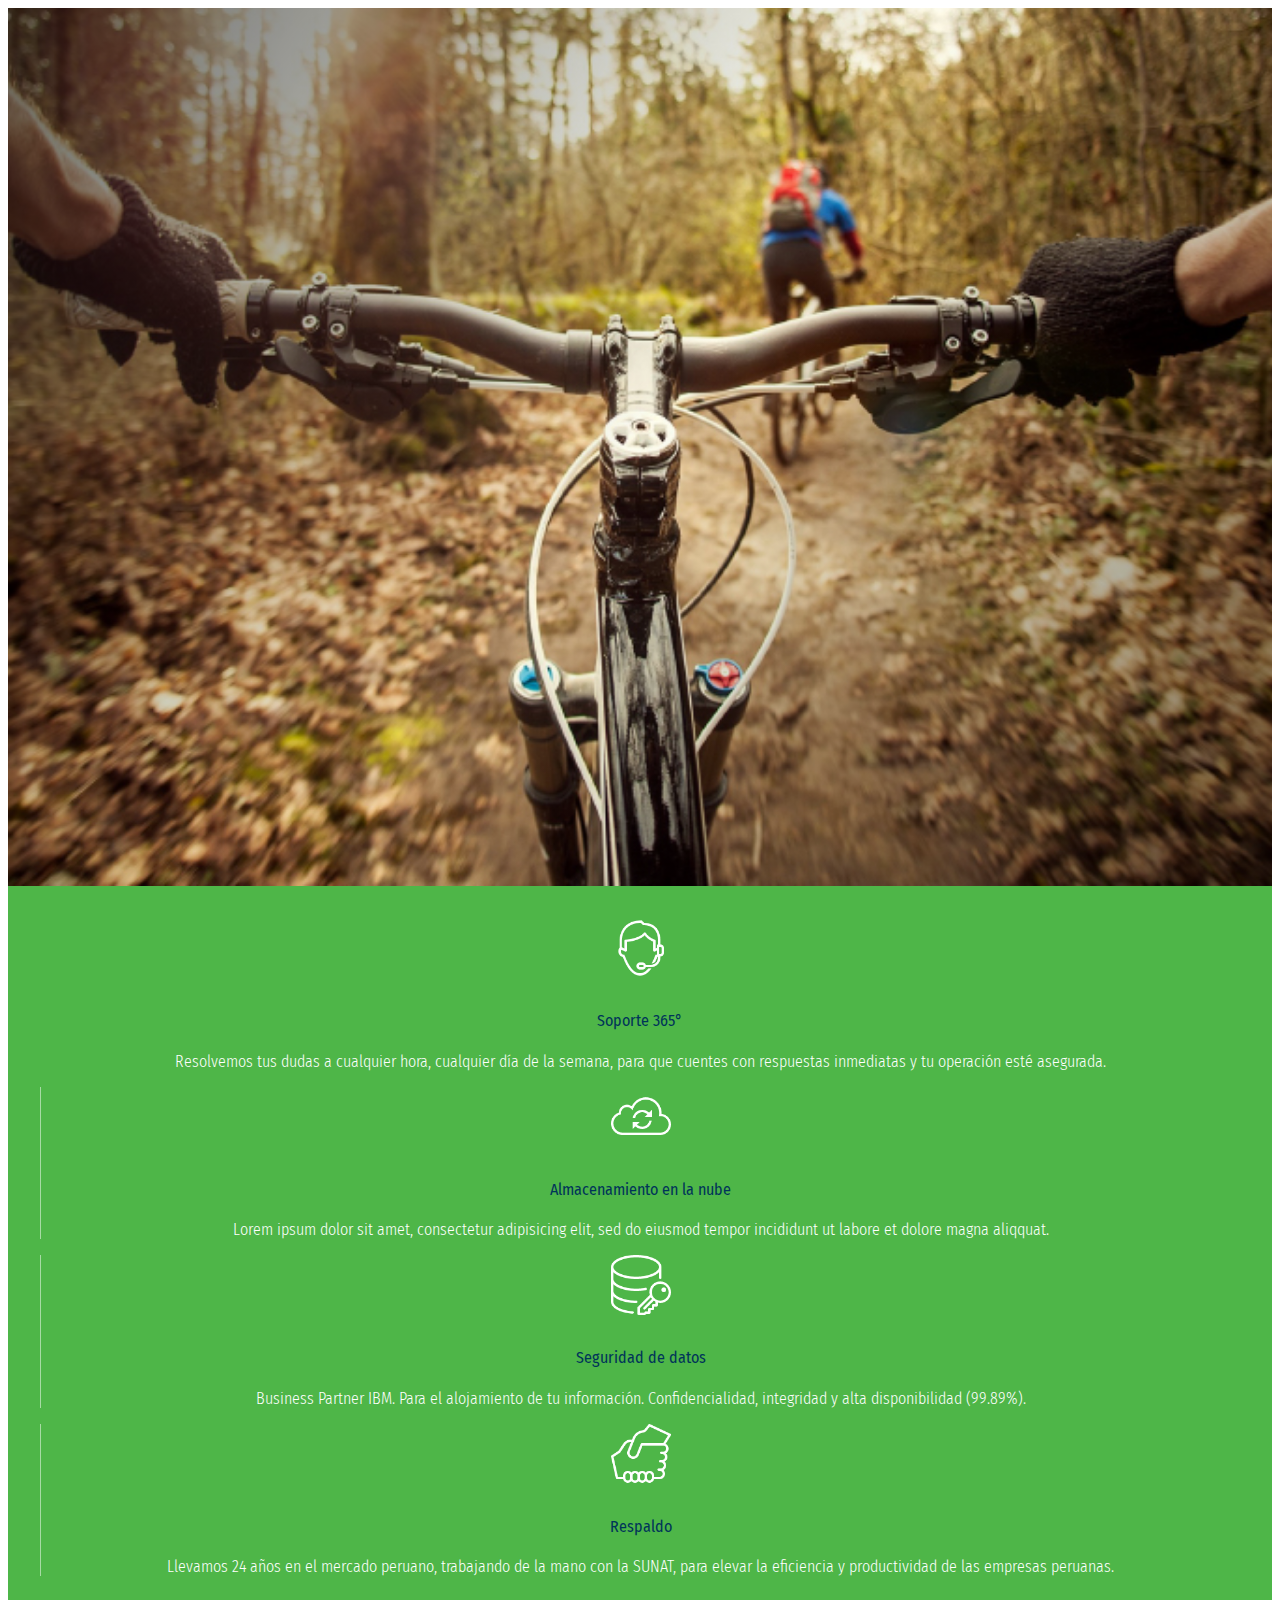
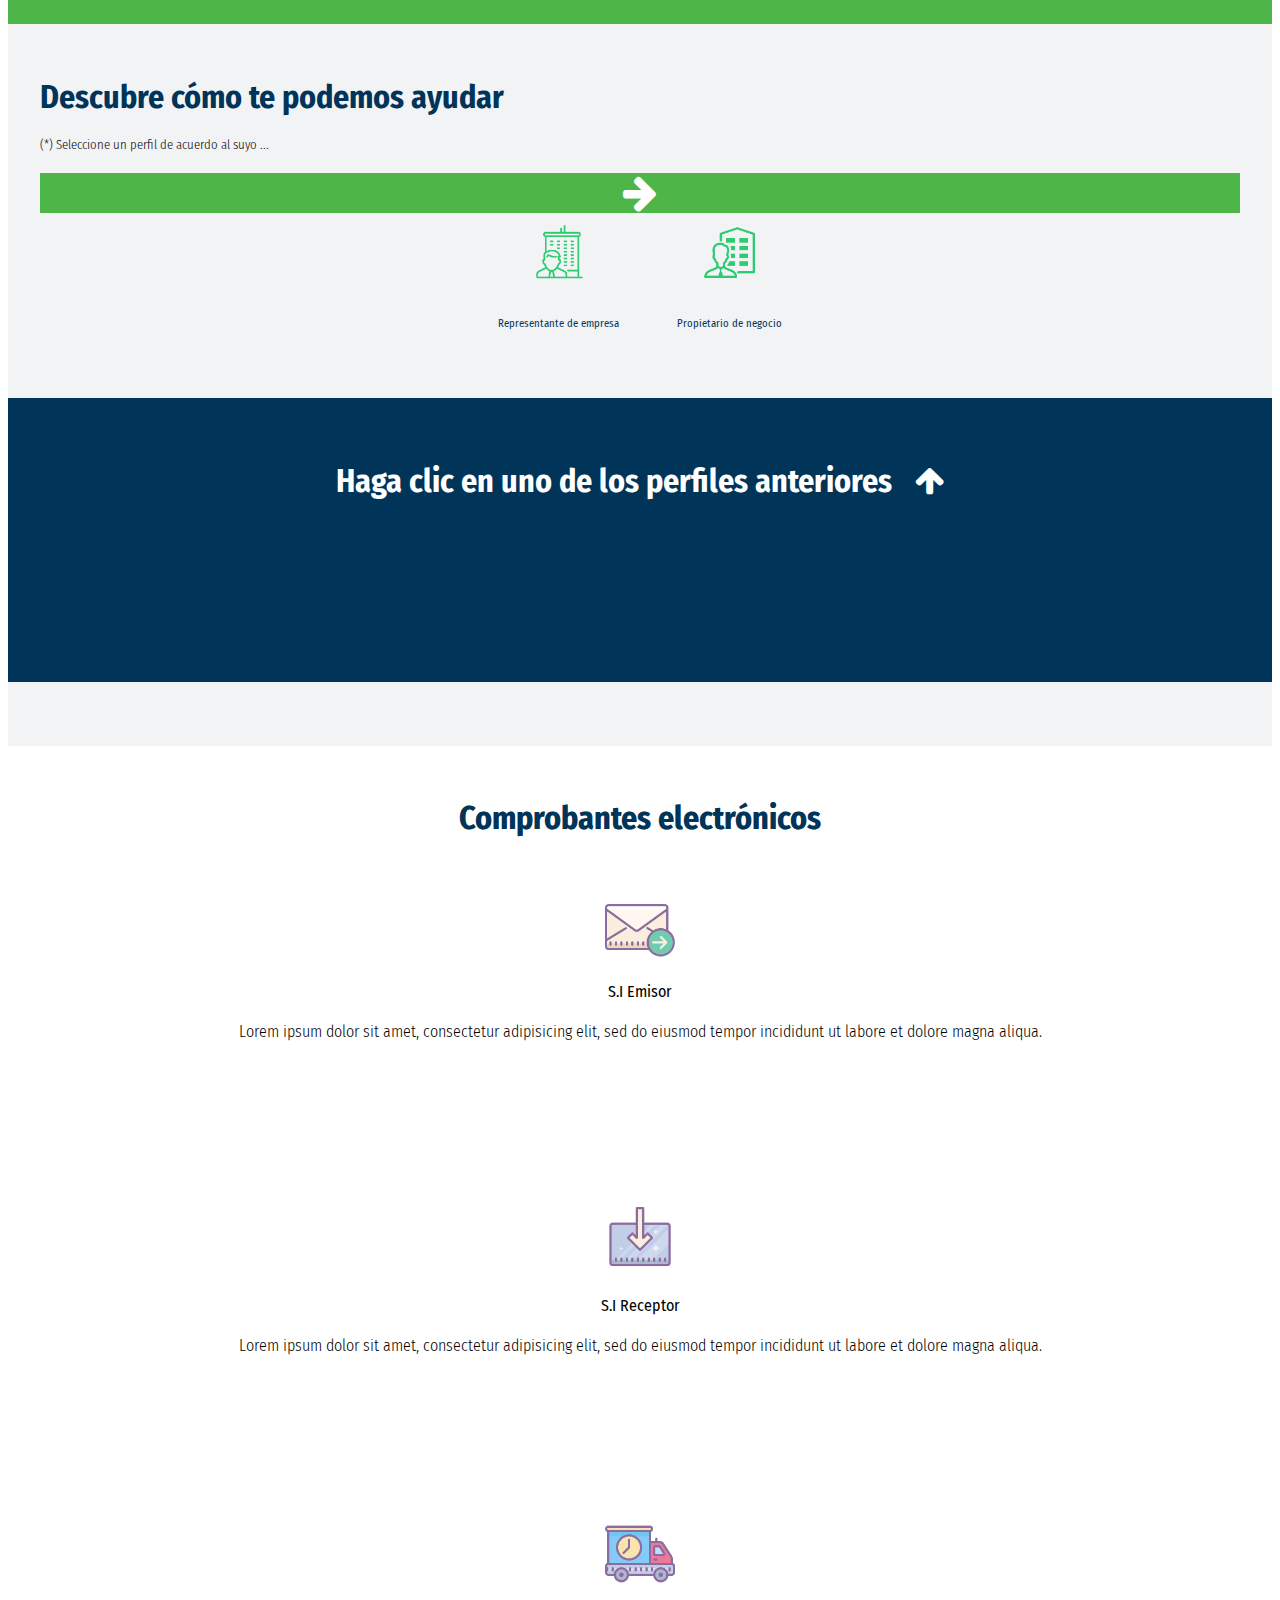
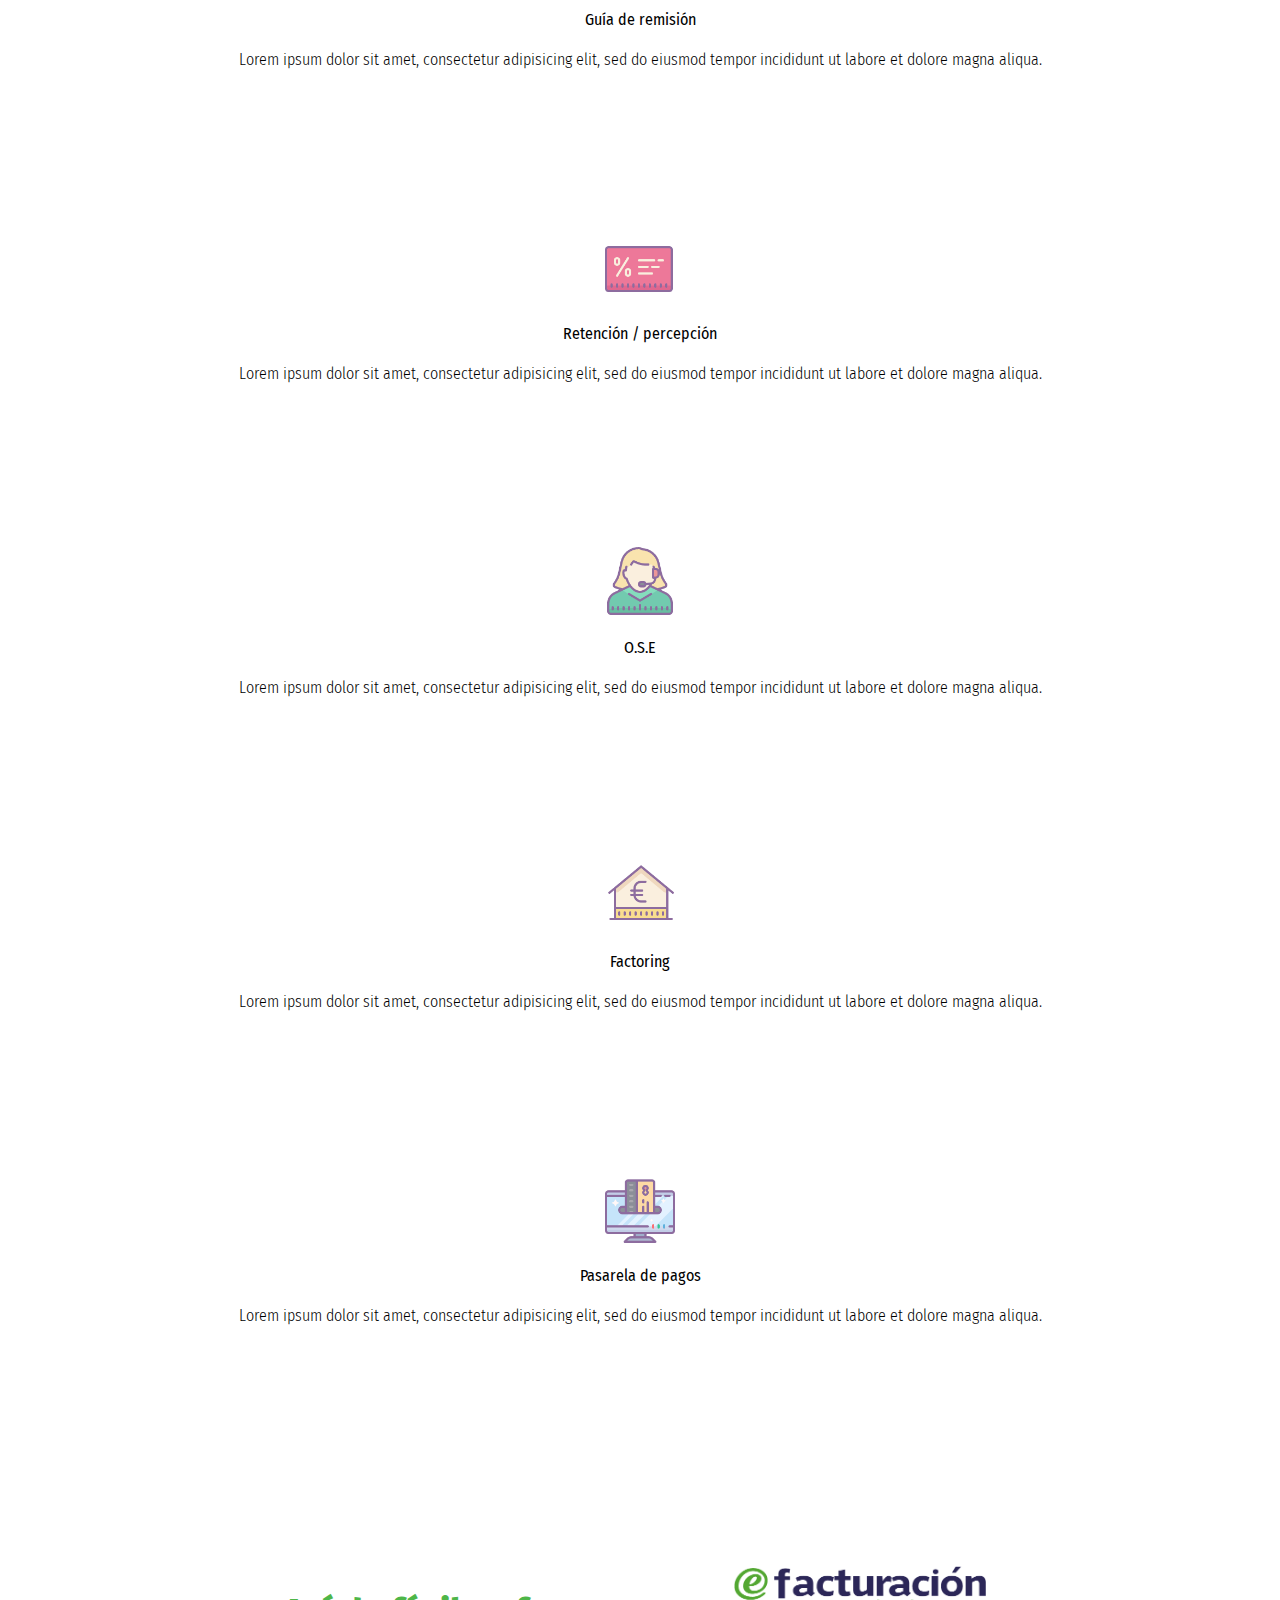
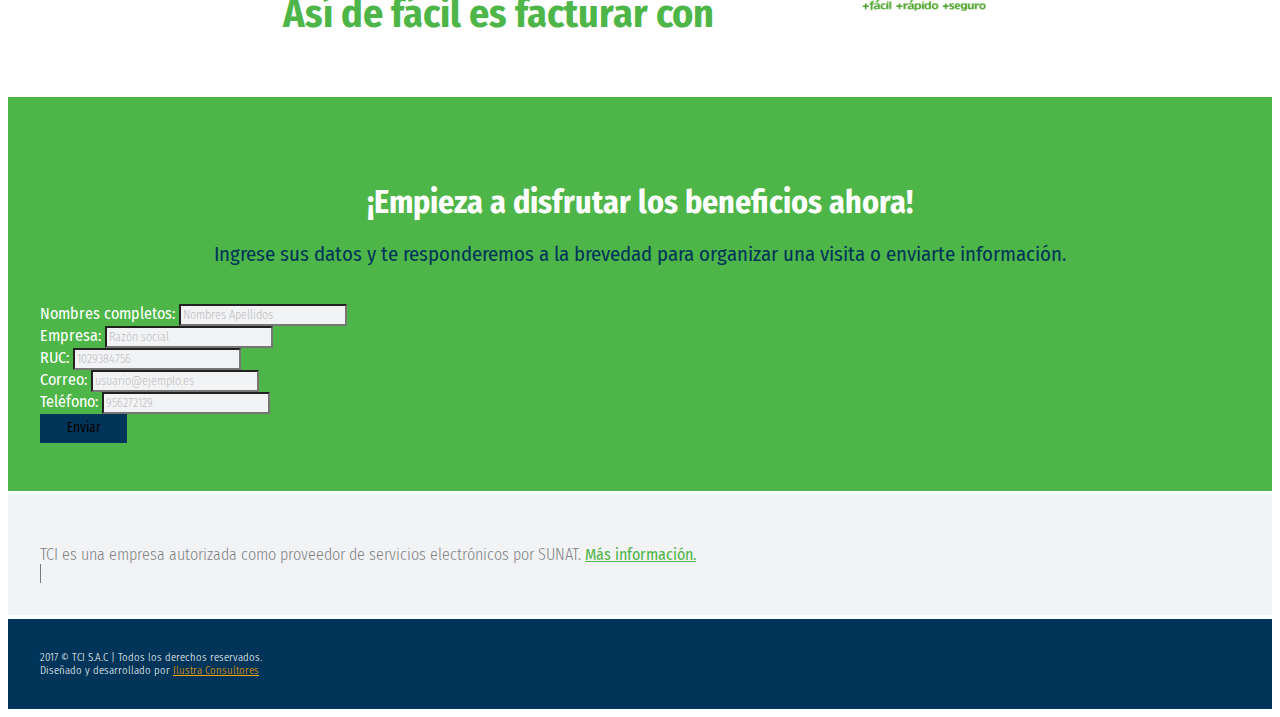
==== index.html @ 71469e30 "landing 85%, prueba de interaccion" ====
<!DOCTYPE html>
<html lang="es">
<head>
  <meta charset="UTF-8">
  <meta name="viewport" content="width=device-width, initial-scale=1.0">
  <meta http-equiv="X-UA-Compatible" content="ie=edge">
  <title>efacturación | Lo que más disfruto</title>
  <link rel="stylesheet" href="https://maxcdn.bootstrapcdn.com/bootstrap/4.0.0-alpha.6/css/bootstrap.min.css" integrity="sha384-rwoIResjU2yc3z8GV/NPeZWAv56rSmLldC3R/AZzGRnGxQQKnKkoFVhFQhNUwEyJ" crossorigin="anonymous">
  <link href="https://maxcdn.bootstrapcdn.com/font-awesome/4.7.0/css/font-awesome.min.css" rel="stylesheet" integrity="sha384-wvfXpqpZZVQGK6TAh5PVlGOfQNHSoD2xbE+QkPxCAFlNEevoEH3Sl0sibVcOQVnN" crossorigin="anonymous">
  <link rel="stylesheet" href="assets/css/master.css">
</head>
<body>

  <section id="portrait">
    <div class="bg-main"></div>
    <div class="bg-main"></div>
    <div class="bg-main"></div>
    <div class="container-fluid h-100">
      <div class="row h-100">
        <div class="col-12 col-md-6 align-self-top">
          <div class="advice">
            <h1 class="display-3">¿Qué es lo que más disfrutas?</h1>
            <p class="lead">
              Ahora tendrás más tiempo para hacer aquello que más disfrutas.<br>Gracias a la facturación electrónica.
            </p>
          </div>
        </div>
        <div class="col-12 col-md-6 align-self-end">
        </div>
      </div>
    </div>
  </section>

  <section id="featuring">
    <div class="container-fluid">
      <div class="row">
        <div class="feat col-12 col-md-6 col-lg-3">
          <img src="assets/media/support.png" class="img-fluid" alt="">
          <h4>Soporte 365&deg;</h4>
          <p class="text">
            Resolvemos tus dudas a cualquier hora, cualquier día de la semana, para que cuentes con respuestas inmediatas y tu operación esté asegurada.
          </p>
        </div>
        <div class="feat col-12 col-md-6 col-lg-3">
          <img src="assets/media/cloud.png" class="img-fluid" alt="">
          <h4>Almacenamiento en la nube</h4>
          <p class="text">
            Lorem ipsum dolor sit amet, consectetur adipisicing elit, sed do eiusmod tempor incididunt ut labore et dolore magna aliqquat.
          </p>
        </div>
        <div class="feat col-12 col-md-6 col-lg-3">
          <img src="assets/media/security.png" class="img-fluid" alt="">
          <h4>Seguridad de datos</h4>
          <p class="text">
            Business Partner IBM. Para el alojamiento de tu información. Confidencialidad, integridad y alta disponibilidad (99.89%).
          </p>
        </div>
        <div class="feat col-12 col-md-6 col-lg-3">
          <img src="assets/media/respaldo.png" class="img-fluid" alt="">
          <h4>Respaldo</h4>
          <p class="text">
            Llevamos 24 años en el mercado peruano, trabajando de la mano con la SUNAT, para elevar la eficiencia y productividad de las empresas peruanas.
          </p>
        </div>
      </div>
    </div>
  </section>

  <section id="helping">
    <div class="container-fluid">
      <div class="row align-items-center">
        <div class="col-12 col-md-6 desc">
          <div class="row">
            <div class="col-12 col-md-10">
              <h1>Descubre cómo te podemos ayudar</h1>
              <h5 class="text-muted">(*) Seleccione un perfil de acuerdo al suyo ...</h5>
            </div>
            <div class="col-12 col-md-2 arrow">
              <i class="fa fa-arrow-right"></i>
            </div>
          </div>
        </div>
        <div class="col-12 col-md-6 opts">
          <ul class="profiles">
            <li class="profile-item" data-profile="Representante de empresa">
              <img src="assets/media/representante.png" class="img-fluid" alt="">
              <h6>Representante de empresa</h6>
            </li>
            <li class="profile-item" data-profile="Propietario de negocio">
              <img src="assets/media/negocio.png" class="img-fluid" alt="">
              <h6>Propietario de negocio</h6>
            </li>
            <!--<li class="profile-item">
              <img src="assets/media/emprendedor.png" class="img-fluid" alt="">
              <h6>Emprendedor</h6>
            </li>-->
          </ul>
        </div>
      </div>
    </div>
  </section>

  <section id="dinamic-form">
    <div class="container h-100">
      <div class="row h-100 align-items-center justify-content-center">
        <div id="text-quiz" class="col-12 col-md-10 col-lg-8">
          <h3 class="text">Haga clic en uno de los perfiles anteriores <i class="fa fa-arrow-up"></i></h3>
        </div>
        <div id="input-dinamic" class="col-12 col-md-10 col-lg-8 content-dinamic-form">
          <div class="row justify-content-end">
            <div id="input-1" class="col-10 form-dinamic">
              <label for=""class="lead">¿En qué área laboras?</label>
              <select class="form-control" name="area">
                <option value="contabilidad">Contabilidad</option>
                <option value="sistemas">Sistemas / TI</option>
                <option value="facturacion">Facturación</option>
                <option value="tesoreria">Tesorería</option>
                <option value="gerencia">Gerencia General</option>
              </select>
            </div>
            <div id="input-2" class="col-10 form-dinamic">
              <label for=""class="lead">¿Cuál es tu cargo?</label>
              <select class="form-control" name="cargo">
                <option value="gerente">Gerente</option>
                <option value="jefe">Jefe</option>
                <option value="analista">Analista</option>
                <option value="coordinador">Coordinador</option>
                <option value="asistente">Asistente</option>
                <option value="auxiliar">Auxiliar</option>
              </select>
            </div>
            <div id="input-3" class="col-10 form-dinamic">
              <label for=""class="lead">¿Tu empresa cuenta con sistema de facturación?</label>
              <select class="form-control" name="sistema">
                <option value="si">SI</option>
                <option value="no">NO</option>
              </select>
            </div>
            <div id="next" class="col-2 arrow">
              siguiente
              <i class="fa fa-arrow-right"></i>
            </div>
          </div>
        </div>
      </div>
    </div>
  </section>

  <section id="solutions">
    <div class="container-fluid">
      <div id="online" class="row">
        <div class="col-12 text-center title-content">
          <h1 class="title">Te presentamos soluciones acorde a tu perfil</h1>
        </div>
        <div class="col-12 col-md-6">
          <h1 class="title2">Suite Online</h1>
          <p class="text">
            TCI presenta Suite Online una aplicación* con la que podrás administrar tu negocio de una forma más fácil y segura.
            Si no dispones de un sistema de facturación, <b>Efacturacion Suite Online</b> es la solución. Olvídate de la inversión en licencias y mantenimiento de servidores; todo está en la nube.
            <br>
            También podrás revisar tus ingresos, cobranzas e inventarios a cualquier hora y sin demora.
          </p>
          <p class="text-muted">
            (*) Disponible para tablets de 7” y 10”, o para todos los navegadores web.
          </p>
        </div>
        <div class="col-12 col-md-6">
          <h3 class="subtitle">&iquest; Cómo funciona ?</h3>
          <ul class="steps row">
            <li class="step col-3">
              <img src="assets/media/online1.png" class="img-fluid"alt="">
              <h5>Elige</h5>
              <p>El producto o servicio</p>
            </li>
            <li class="step col-3">
              <img src="assets/media/online2.png" class="img-fluid"alt="">
              <h5>Ingresa</h5>
              <p>El monto y elige si es venta al contado o crédito</p>
            </li>
            <li class="step col-3">
              <img src="assets/media/online3.png" class="img-fluid"alt="">
              <h5>Emite</h5>
              <p>Tu comprobante</p>
            </li>
            <li class="step col-3">
              <img src="assets/media/online4.png" class="img-fluid"alt="">
              <h5>Controla</h5>
              <p>Tus ventas desde tu tablet o computadora</p>
            </li>
          </ul>
        </div>
        <div class="col-12 col-md-6 push-md-6 mt-3">
          <div class="embed-responsive embed-responsive-16by9" style="max-width: 750px; margin: auto;">
            <iframe width="560" height="315" src="https://www.youtube.com/embed/8QNi23EjcXY?ecver=2&rel=0&showinfo=0&autoplay=0&controls=0" frameborder="0" allowfullscreen></iframe>
          </div>
        </div>
        <div class="col-12 col-md-6 pull-md-6 mt-3">
          <h3 class="subtitle">Beneficios y garantías</h3>
          <ul class="benefits">
            <li>Sólido soporte desde nuestras oficinas 24x7x365.</li>
            <li>Respaldo electrónico de tus documentos hasta por 5 años en los servidores de IBM.</li>
            <li>Nuevas versiones del sistema de acuerdo a las normativas de SUNAT.</li>
            <li>Capacidad de integración con diferentes software de gestión.</li>
          </ul>
        </div>
        <div class="col-12" id="alternative">
          <div class="row">
            <div class="col-12 col-md-4 calldown">
              <h4>Tenemos otra alternativa para tu negocio: </h4>
            </div>
            <div class="col-12 col-md-8">
              <div class="row">
                <div class="col-12 col-md-6 col-lg-2 img">
                  <img src="https://efacturacion.pe/wp-content/uploads/2017/03/bg_suiteintegracion.jpg" class="img-fluid" alt="">
                </div>
                <div class="col-12 col-md-6 col-lg-10 desc">
                  <h2>Suite Integración</h2>
                  <p>
                    Lorem ipsum dolor sit amet, consectetur adipisicing elit, sed do eiusmod tempor incididunt ut labore et dolore magna aliqua.
                  </p>
                  <a id="si">ver información</a>
                </div>
              </div>
            </div>
          </div>
        </div>
      </div>
      <!-- SUITE INTEGRACION -->
      <div id="integracion" class="row">
        <div class="col-12 text-center title-content">
          <h1 class="title">Te presentamos soluciones acorde a tu perfil</h1>
        </div>
        <div class="col-12 col-md-6">
          <h1 class="title2 integracion">Suite Integración</h1>
          <p class="text">
            Desarrollamos una solución integral de facturación electrónica pensada exclusivamente en las necesidades del empresario peruano.
            <br>
            No te preocupes por tu información, la digitalización del proceso de facturación nos permite garantizar su seguridad porque tenemos el respaldo de:
          </p>
          <ul class="list-unstyled list-inline mt-4 mb-4 text-center">
            <li class="list-inline-item mr-4"><img src="https://efacturacion.pe/wp-content/uploads/2016/11/logo_tci_color.png" class="img-fluid" alt=""></li>
            <li class="list-inline-item ml-4"><img src="https://efacturacion.pe/wp-content/uploads/2016/11/logo_ibm.png" class="img-fluid" alt=""></li>
          </ul>
        </div>
        <div class="col-12 col-md-6 text-center">
          <h3 class="subtitle">Modalidades de integracion</h3>
          <ul class="list-unstyled list-inline">
            <li class="list-inline-item">Mixta</li>
            <li class="list-inline-item">Nube</li>
            <li class="list-inline-item">InHouse</li>
          </ul>
          <h3 class="subtitle">Comprobantes que implementamos</h3>
          <ul class="list-unstyled list-inline">
            <li class="list-inline-item">Factura</li>
            <li class="list-inline-item">Factura guía</li>
            <li class="list-inline-item">Boleta</li>
            <li class="list-inline-item">Nota de Débito</li>
            <li class="list-inline-item">Nota de Crédito</li>
            <li class="list-inline-item">Comunicado de Bajas</li>
            <li class="list-inline-item">Resumen diario de Boletas</li>
            <li class="list-inline-item">Comprobantes de Retención</li>
          </ul>
          <h3 class="subtitle">Plantillas según rubro</h3>
          <ul class="list-unstyled list-inline">
            <li class="list-inline-item">Educación y editorial</li>
            <li class="list-inline-item">Automotriz</li>
            <li class="list-inline-item">Energía</li>
            <li class="list-inline-item">Construcción</li>
            <li class="list-inline-item">Transporte y Comercio exterior</li>
            <li class="list-inline-item">Industrial</li>
            <li class="list-inline-item">Abogados</li>
            <li class="list-inline-item">Agroindustrial</li>
            <li class="list-inline-item">Textil</li>
            <li class="list-inline-item">Comercializadora y Distribuidora</li>
            <li class="list-inline-item">Servicios</li>
            <li class="list-inline-item">Laboratorios y Salud</li>
            <li class="list-inline-item">Financieras</li>
            <li class="list-inline-item">Publicidad</li>
            <li class="list-inline-item">Entre otras.</li>
          </ul>
        </div>
        <div class="col-12 col-md-6">
          <h3 class="subtitle">&iquest; Cómo funciona ?</h3>
          <ul class="steps row justify-content-center">
            <li class="step col-4">
              <img src="assets/media/integracion1.png" class="img-fluid"alt="">
              <h5></h5>
              <p>Emite tu comprobante desde tu ERP o sistema de facturación.</p>
            </li>
            <li class="step col-4">
              <img src="assets/media/online3.png" class="img-fluid"alt="">
              <h5></h5>
              <p>Tras una previa integración, transmite la información de tus comprobantes a nuestra solución, la cual generará el archivo XML, la firma electrónica y se sincronizará con nuestro portal.</p>
            </li>
            <li class="step col-4">
              <img src="assets/media/efacturacion.png" class="img-fluid"alt="">
              <h5></h5>
              <p>Se publica la información en el portal para la declaración a Sunat y otorgamiento a los clientes.</p>
            </li>
            <li class="step col-4">
              <img src="assets/media/sunat.png" class="img-fluid"alt="">
              <h5></h5>
              <p>Le enviamos una copia a la SUNAT para la validación del comprobante.</p>
            </li>
            <li class="step col-4">
              <img src="assets/media/integracion5.png" class="img-fluid"alt="">
              <h5></h5>
              <p>Le enviamos otra copia al receptor.</p>
            </li>
          </ul>
        </div>
        <div class="col-12 col-md-6 text-center mt-3">
          <h3 class="subtitle">Con Efacturación Suite Integración, agiliza los procesos de tu empresa.</h3>
          <ul class="steps row justify-content-center">
            <li class="step col-3">
              <img src="assets/media/seguridad.png" class="img-fluid"alt="">
              <p>El producto o servicio</p>
            </li>
            <li class="step col-3">
              <img src="assets/media/setting.png" class="img-fluid"alt="">
              <p>El monto y elige si es venta al contado o crédito</p>
            </li>
            <li class="step col-3">
              <img src="assets/media/herramientas.png" class="img-fluid"alt="">
              <p>Tu comprobante</p>
            </li>
            <li class="step col-3">
              <img src="assets/media/sincronizacion.png" class="img-fluid"alt="">
              <p>Tus ventas desde tu tablet o computadora</p>
            </li>
          </ul>
        </div>
        <div class="col-12" id="alternative">
          <div class="row">
            <div class="col-12 col-md-4 calldown">
              <h4>Tenemos otra alternativa para tu negocio: </h4>
            </div>
            <div class="col-12 col-md-8">
              <div class="row">
                <div class="col-12 col-md-6 col-lg-2 img">
                  <img src="https://efacturacion.pe/wp-content/uploads/2017/03/bg_suiteonline.jpg" class="img-fluid" alt="">
                </div>
                <div class="col-12 col-md-6 col-lg-10 desc">
                  <h2>Suite Online</h2>
                  <p>
                    Lorem ipsum dolor sit amet, consectetur adipisicing elit, sed do eiusmod tempor incididunt ut labore et dolore magna aliqua.
                  </p>
                  <a id="so" >ver información</a>
                </div>
              </div>
            </div>
          </div>
        </div>
      </div>
    </div>
  </section>

  <section id="products">
    <div class="container-fluid">
      <div class="row justify-content-center">
        <div class="col-12 mb-4">
          <h1 class="title">Comprobantes electrónicos</h1>
        </div>
        <div class="product-item col-12 col-md-4 col-lg-3">
          <img src="assets/media/emisor.png" class="img-fluid" alt="">
          <h4>S.I Emisor</h4>
          <p>Lorem ipsum dolor sit amet, consectetur adipisicing elit, sed do eiusmod tempor incididunt ut labore et dolore magna aliqua.</p>
        </div>
        <div class="product-item col-12 col-md-4 col-lg-3">
          <img src="assets/media/receptor.png" class="img-fluid" alt="">
          <h4>S.I Receptor</h4>
          <p>Lorem ipsum dolor sit amet, consectetur adipisicing elit, sed do eiusmod tempor incididunt ut labore et dolore magna aliqua.</p>
        </div>
        <div class="product-item col-12 col-md-4 col-lg-3">
          <img src="assets/media/remision.png" class="img-fluid" alt="">
          <h4>Guía de remisión</h4>
          <p>Lorem ipsum dolor sit amet, consectetur adipisicing elit, sed do eiusmod tempor incididunt ut labore et dolore magna aliqua.</p>
        </div>
        <div class="product-item col-12 col-md-4 col-lg-3">
          <img src="assets/media/retencion.png" class="img-fluid" alt="">
          <h4>Retención / percepción</h4>
          <p>Lorem ipsum dolor sit amet, consectetur adipisicing elit, sed do eiusmod tempor incididunt ut labore et dolore magna aliqua.</p>
        </div>
        <div class="product-item col-12 col-md-4 col-lg-3">
          <img src="assets/media/ose.png" class="img-fluid" alt="">
          <h4>O.S.E</h4>
          <p>Lorem ipsum dolor sit amet, consectetur adipisicing elit, sed do eiusmod tempor incididunt ut labore et dolore magna aliqua.</p>
        </div>
        <div class="product-item col-12 col-md-4 col-lg-3">
          <img src="assets/media/factoring.png" class="img-fluid" alt="">
          <h4>Factoring</h4>
          <p>Lorem ipsum dolor sit amet, consectetur adipisicing elit, sed do eiusmod tempor incididunt ut labore et dolore magna aliqua.</p>
        </div>
        <div class="product-item col-12 col-md-4 col-lg-3">
          <img src="assets/media/pasarela.png" class="img-fluid" alt="">
          <h4>Pasarela de pagos</h4>
          <p>Lorem ipsum dolor sit amet, consectetur adipisicing elit, sed do eiusmod tempor incididunt ut labore et dolore magna aliqua.</p>
        </div>
      </div>
    </div>
  </section>

  <section id="calldown">
    <div class="container">
      <div class="row">
        <div class="col-12">
          <h1 class="">Así de fácil es facturar con <a href="https://efacturacion.pe"><img src="assets/media/efacturacion.png" class="img-fluid" alt=""></a></h1>
        </div>
      </div>
    </div>
  </section>

  <section id="contact">
    <div class="container">
      <div class="row">
        <div class="col-12 caption">
          <h1>¡Empieza a disfrutar los beneficios ahora!</h1>
          <p>
            Ingrese sus datos y te responderemos a la brevedad para organizar una visita o enviarte información.
          </p>
        </div>
        <div class="col-12">
          <form class="row justify-content-start" action="index.html" method="post">
            <div class="form-group col-12 col-md-4">
              <label for="">Nombres completos:</label>
              <input type="text" class="form-control" placeholder="Nombres Apellidos" name="" value="">
            </div>
            <div class="form-group col-12 col-md-4">
              <label for="">Empresa:</label>
              <input type="text" class="form-control" placeholder="Razón social" name="" value="">
            </div>
            <div class="form-group col-12 col-md-4">
              <label for="">RUC:</label>
              <input type="text" class="form-control" placeholder="1029384756" name="" value="">
            </div>
            <div class="form-group col-12 col-md-4">
              <label for="">Correo:</label>
              <input type="text" class="form-control" placeholder="usuario@ejemplo.es" name="" value="">
            </div>
            <div class="form-group col-12 col-md-4">
              <label for="">Teléfono:</label>
              <input type="text" class="form-control" placeholder="956272129" name="" value="">
            </div>
            <div class="form-group col-12 mt-4 text-center">
              <button type="submit" class="btn btn-primary" name="button">Enviar</button>
            </div>
          </form>
        </div>
      </div>
    </div>
  </section>

  <section id="footer">
    <div class="container">
      <div class="row justify-content-center align-items-center">
        <div class="col-12 col-md">
          <img src="https://efacturacion.pe/wp-content/uploads/2016/11/logo_tci_sunat.png" class="img-fluid" alt="">
        </div>
        <div class="col-12 col-md-8 text-center">
          TCI es una empresa autorizada como proveedor de servicios electrónicos por SUNAT. <a target="_blank" href="https://efacturacion.pe/legislacion">Más información.</a>
        </div>
        <div class="col-12 col-md peru-brand">
          <img src="https://efacturacion.pe/wp-content/uploads/2016/11/logo_peru_color.png" class="img-fluid" alt="">
        </div>
      </div>
    </div>
  </section>

  <footer>
    <div class="container">
      <div class="row align-items-center">
        <div class="col-12 col-md-6">
          <h6>2017 &copy; TCI S.A.C | Todos los derechos reservados.</h6>
        </div>
        <div class="col-12 col-md-6 text-md-right">
          <h6>Diseñado y desarrollado por <a target="_blank" href="http://www.ilustraconsultores.com">Ilustra Consultores</a></h6>
        </div>
      </div>
    </div>
  </footer>

  <script src="https://ajax.googleapis.com/ajax/libs/jquery/3.2.1/jquery.min.js"></script>
  <script src="https://cdnjs.cloudflare.com/ajax/libs/tether/1.4.0/js/tether.min.js" integrity="sha384-DztdAPBWPRXSA/3eYEEUWrWCy7G5KFbe8fFjk5JAIxUYHKkDx6Qin1DkWx51bBrb" crossorigin="anonymous"></script>
  <script src="https://maxcdn.bootstrapcdn.com/bootstrap/4.0.0-alpha.6/js/bootstrap.min.js" integrity="sha384-vBWWzlZJ8ea9aCX4pEW3rVHjgjt7zpkNpZk+02D9phzyeVkE+jo0ieGizqPLForn" crossorigin="anonymous"></script>
  <script src="assets/js/master.js" charset="utf-8"></script>
</body>
</html>
---- assets/css/master.css ----
@import url('https://fonts.googleapis.com/css?family=Fira+Sans+Condensed:300,400,700');

#portrait {
  height: 750px;
  background: #000;
  position: relative;
  padding: 4em 3em;
}
#portrait .bg-main {
  position: absolute;
  top: 0;
  left: 0;
  width: 100%;
  height: 100%;
  animation: fadeSlide 15s infinite ease-in-out;
}
#portrait .bg-main:nth-child(1) {
  background-image: url(../media/bgmain3.jpg);
  background-repeat: no-repeat;
  background-size: cover;
  background-position: center -80px;
  animation-delay: 10s;
}
#portrait .bg-main:nth-child(2) {
  background-image: url(../media/bgmain2.jpg);
  background-repeat: no-repeat;
  background-size: cover;
  background-position: center bottom;
  animation-delay: 5s;
}
#portrait .bg-main:nth-child(3) {
  background-image: url(../media/bgmain1.jpg);
  background-repeat: no-repeat;
  background-size: cover;
  background-position: center center;
  animation-delay: 0s;
}
@keyframes fadeSlide {
  0% {
    opacity: 1;
  }
  25% {
    opacity: 1;
  }
  33% {
    opacity: 0;
  }
  67% {
    opacity: 0;
  }
  90% {
    opacity: 0;
  }
  100% {
    opacity: 1;
  }
}
#portrait .bg-main::after {
  position: absolute;
  top: 0;
  left: 0;
  width: 100%;
  height: 100%;
  background: linear-gradient(bottom right, rgba(0, 0, 0, 0.6), transparent , rgba(0, 0, 0, 0.5));
  background: -webkit-linear-gradient(left top, rgba(0, 0, 0, 0.6), transparent , rgba(0, 0, 0, 0.5));
  background: -moz-linear-gradient(bottom right, rgba(0, 0, 0, 0.5), transparent , rgba(0, 0, 0, 0.5));
  background: -o-linear-gradient(bottom right, rgba(0, 0, 0, 0.5), transparent , rgba(0, 0, 0, 0.5));
  content: ' ';
}
#portrait .advice {
  color: #fff;
  font-family: 'Fira Sans Condensed', sans-serif;
}
#portrait .advice h1 {
  font-weight: 700;
}
#portrait .advice p {
  font-weight: 300;
}
#featuring {
  background: #4eb648;
  padding: 2em;
}
#featuring .feat {
  text-align: center;
  padding: 0em .7em;
}
#featuring .feat:not(:first-child) {
  border-left: 1px solid rgba(255, 255, 255, 0.5);
}
#featuring .feat img {
  height: 60px;
  width: auto;
  margin-bottom: .5em;
}
#featuring .feat h4 {
  font-family: 'Fira Sans Condensed', sans-serif;
  font-weight: 400;
  color: #003459;
}
#featuring .feat p {
  font-family: 'Fira Sans Condensed', sans-serif;
  font-weight: 300;
  color: #fff;
}
#helping {
  background: #f2f3f5;
  padding: 2em;
}
#helping h1 {
  font-family: 'Fira Sans Condensed', sans-serif;
  font-weight: 700;
  color: #003459;
}
#helping h1 + h5 {
  font-family: 'Fira Sans Condensed', sans-serif;
  font-weight: 300;
}
#helping .arrow {
  background: #4eb648;
  color: #fff;
  display: flex;
  justify-content: center;
}
#helping .arrow i {
  align-self: center;
  font-size: 2.5em;
}
#helping .profiles {
  list-style: none;
  padding: 0;
  margin: 0;
  text-align: center;
}
#helping .profiles .profile-item {
  display: inline-block;
  margin: 0em 1em;
  padding: .7em;
  border-radius: 8px;
  cursor: pointer;
}
#helping .profiles .profile-item img {
  height: 55px;
  width: auto;
  margin-bottom: .5em;
}
#helping .profiles .profile-item h6 {
  color: #003459;
  font-family: 'Fira Sans Condensed', sans-serif;
  font-weight: 400;
}
#helping .profiles .profile-item:hover, #helping .profiles .profile-item.active {
  background: #fff;
}
#dinamic-form {
  padding: 2em;
  background: #003459;
  height: 220px;
  transition: all .3s ease-in;
  -webkit-transition: all .3s ease-in;
  -moz-transition: all .3s ease-in;
  -ms-transition: all .3s ease-in;
  -o-transition: all .3s ease-in;
}
#dinamic-form .content-dinamic-form {
  padding: 1em;
  position: relative;
}
#dinamic-form .content-dinamic-form::before {
  position: absolute;
  bottom: -10px;
  left: 0;
  width: 100%;
  height: 7px;
  content: ' ';
  font-family: 'Fira Sans Condensed', sans-serif;
  font-weight: 300;
  background: #f2f3f5;
}
#dinamic-form .content-dinamic-form::after {
  position: absolute;
  bottom: -10px;
  left: 0;
  width: 25%;
  height: 7px;
  content: ' ';
  color: #fff;
  font-family: 'Fira Sans Condensed', sans-serif;
  font-weight: 300;
  background: #4eb648;
  transition: all .3s ease-in;
  -webkit-transition: all .3s ease-in;
  -moz-transition: all .3s ease-in;
  -ms-transition: all .3s ease-in;
  -o-transition: all .3s ease-in;
}
#dinamic-form .content-dinamic-form.percent-2::after {
  width: 50%;
}
#dinamic-form .content-dinamic-form.percent-3::after {
  width: 75%;
}
#dinamic-form .content-dinamic-form.percent-4::after {
  width: 100%;
}
#dinamic-form .content-dinamic-form label {
  color: #fff;
  font-family: 'Fira Sans Condensed', sans-serif;
  font-weight: 300;
  letter-spacing: 1px;
}
#dinamic-form .content-dinamic-form select {
  font-family: 'Fira Sans Condensed', sans-serif;
  font-weight: 300;
  color: #646464;
  border: 0px;
}
#dinamic-form .arrow {
  background: #4eb648;
  padding: .7em;
  display: flex;
  align-items: center;
  justify-content: center;
  color: #fff;
  cursor: pointer;
  font-family: 'Fira Sans Condensed', sans-serif;
  font-weight: 400;
  height: 80px;
  transition: all .3s ease-in;
  -webkit-transition: all .3s ease-in;
  -moz-transition: all .3s ease-in;
  -ms-transition: all .3s ease-in;
  -o-transition: all .3s ease-in;
}
#dinamic-form .arrow i {
  font-size: 1.4em;
  margin-left: .5em;
}
#dinamic-form .text {
  color: #fff;
  font-family: 'Fira Sans Condensed', sans-serif;
  font-weight: 700;
  text-align: center;
  font-size: 2em;
}
#dinamic-form .text  i {
  margin-left: .5em;
}
#solutions {
  padding: 2em 4em;
  background: #f2f3f5;
}
#solutions .title-content {
  padding: 1em;
  margin-bottom: 1em;
}
#solutions .title {
  font-family: 'Fira Sans Condensed', sans-serif;
  font-weight: 700;
  color: #003459;
  text-transform: uppercase;
  letter-spacing: 1px;
}
#solutions .title2 {
  color: #4eb648;
  font-family: 'Fira Sans Condensed', sans-serif;
  font-weight: 700;
  font-size: 3.5em;
  margin-bottom: .9em;
  padding-bottom: .07em;
  text-transform: capitalize;
  position: relative;
}
#solutions .title2::after {
  position: absolute;
  bottom: -8px;
  left: 0;
  width: 40%;
  height: 3px;
  content: ' ';
  background: #4eb648;
  z-index: 0;
}
#solutions .title2::before {
  position: absolute;
  bottom: -17px;
  left: 0;
  width: 30px;
  height: 25px;
  content: '\f10a';
  font-size: 28px;
  text-align: left;
  font-family: 'FontAwesome';
  font-weight: 100;
  background: #f2f3f5;
  z-index: 1;
}
#solutions .title2.integracion::before {
  content: '\f1c0';
}
#solutions .text {
  color: #808285;
  font-family: 'Fira Sans Condensed', sans-serif;
  font-weight: 300;
  font-size: 1.1em;
}
#solutions .subtitle {
  color: #4eb648;
  font-family: 'Fira Sans Condensed', sans-serif;
  font-weight: 300;
}
#solutions .steps {
  list-style: none;
  padding: 0;
  margin: 0;
  margin-top: 1em;
  width: 100%;
}
#solutions .steps .step {
  width: 200px;
  padding: .5em;
  text-align: center;
}
#solutions #integracion .steps .step {
  width: 250px;
}
#solutions .steps .step img {
  height: 55px;
  width: auto;
  margin-bottom: .5em;
}
#solutions .steps .step h5 {
  color: #4eb648;
  font-family: 'Fira Sans Condensed', sans-serif;
  font-weight: 400;
  padding: .3em;
  margin-bottom: .8em;
  position: relative;
}
#solutions .steps .step h5::after {
  content: ' ';
  width: 60%;
  height: 2px;
  background: #4eb648;
  position: absolute;
  bottom: -4px;
  left: 20%;
}
#solutions .steps .step p {
  color: #808285;
  font-family: 'Fira Sans Condensed', sans-serif;
  font-weight: 300;
}
.text-muted {
  font-family: 'Fira Sans Condensed', sans-serif;
  font-size: .8em;
  font-weight: 300;
}
#solutions .benefits {
  font-family: 'Fira Sans Condensed', sans-serif;
  font-weight: 300;
  font-size: 1.2em;
  color: #808285;
  margin-top: 1.5em;
}
#solutions .benefits li {
  list-style: none;
  margin: .5em;
  position: relative;
}
#solutions .benefits li::before {
  content: ' ';
  height: 25px;
  width: 25px;
  background-image: url(../media/listcheck.png);
  background-repeat: no-repeat;
  background-position: center center;
  position: absolute;
  left: -40px;
  top: 0;
}
#solutions .list-inline .list-inline-item {
  font-family: 'Fira Sans Condensed', sans-serif;
  font-weight: 300;
  font-size: 1.1em;
  color: #808285;
  margin: .2em .5em;
}

#alternative {
  background: #fafafa;
  border-radius: 8px;
  margin-top: 2em;
  color: #808285;
}
#alternative .calldown {
  background: #fafafa;
  display: flex;
  align-items: center;
  justify-content: center;
}
#alternative .calldown h4 {
  font-family: 'Fira Sans Condensed', sans-serif;
  font-weight: 400;
  color: #424242;
}
#alternative .img {
  padding: 0;
}
#alternative .desc {
  padding: 1em;
}
#alternative .desc h2 {
  font-family: 'Fira Sans Condensed', sans-serif;
  font-weight: 600;
  margin: 0;
  font-size: 2em;
  text-shadow: 0px 0px 0px rgba(0, 0, 0, 0);
  color: #4eb648;
  margin-bottom: .2em;
}
#alternative .desc p {
  font-family: 'Fira Sans Condensed', sans-serif;
  font-weight: 100;
  font-size: .9em;
  margin: 0;
  margin-bottom: .5em;
}
#alternative .desc a {
  font-family: 'Fira Sans Condensed', sans-serif;
  font-weight: 300;
  text-transform: lowercase;
  background: #4eb648;
  padding: .3em 1em;
  color: #fff;
  cursor: pointer;
  text-decoration: none;
}

#products {
  padding: 2em 0em;
}
#products .title {
  font-family: 'Fira Sans Condensed', sans-serif;
  font-weight: 700;
  text-align: center;
  color: #003459;
  text-shadow: 0px 0px 0px rgba(0, 0, 0, 0.5);
}
#products .product-item {
  height: 250px;
  text-align: center;
  padding: 2em 1em;
}
#products .product-item img {
  display: block;
  margin: auto;
  height: 70px;
  width: auto;
  margin-bottom: .5em;
}
#products .product-item h4 {
  display: block;
  font-family: 'Fira Sans Condensed', sans-serif;
  font-weight: 400;
}
#products .product-item p {
  font-family: 'Fira Sans Condensed', sans-serif;
  font-weight: 300;
}

#calldown {
  padding: 2em;
  background: #fff;
}
#calldown h1 {
  color: #4eb648;
  font-family: 'Fira Sans Condensed', sans-serif;
  font-weight: 700;
  text-align: center;
  font-size: 2.5em;
}
#calldown h1 img {
 height: 80px;
 width: auto;
}

#contact {
  padding:3em 2em;
  background: #4eb648;
}
#contact .caption {
  padding: 1em;
  text-align: center;
}
#contact .caption h1 {
  font-family: 'Fira Sans Condensed',sans-serif;
  font-weight: 700;
  color: #fff;
}
#contact .caption p {
  color: #003459;
  font-family: 'Fira Sans Condensed', sans-serif;
  font-size: 1.3em;
}
#contact form label {
  font-family: 'Fira Sans Condensed', sans-serif;
  font-weight: 400;
  color: #fff;
}
#contact form input.form-control {
  font-family: 'Fira Sans Condensed', sans-serif;
  font-weight: 300;
  border-radius: 0px;
  background: #f2f3f5;
  text-shadow: 0px 0px 0px rgba(0, 0, 0, 0) !important;
  box-shadow: inset 0px 0px 0px rgba(0, 0, 0, 0) !important;
}
#contact form input.form-control:focus ,#contact form input.form-control:active {
  background: #cdcdcd;
  border: 1px solid #fff;
}
#contact form input::-webkit-input-placeholder {
  color: #bdbdbd;
  font-size: .9em;
}
form .btn-primary {
  border-radius: 0px;
  background: #003459;
  border: 0px solid #003459 !important;
  font-family: 'Fira Sans Condensed', sans-serif;
  font-weight: 400;
  text-shadow: 0px 0px 0px rgba(0, 0, 0, 0) !important;
  box-shadow: inset 0px 0px 0px rgba(0, 0, 0, 0) !important;
  cursor: pointer;
  padding: .5em 2em;
}
form .btn-primary:hover {
  background: #003459;
}
#footer {
  padding: 2em;
  background: #f2f3f5;
  font-family: 'Fira Sans Condensed', sans-serif;
  font-size: 1em;
  font-weight: 300;
  color: #808285;
  border-top: 3px solid #fff;
}
#footer a, #footer a:hover, #footer a:focus, #footer a:active {
  color: #4eb648;
  font-weight: 400;
}
#footer .peru-brand {
  border-left: 1px solid rgba(0, 0, 0, 0.5);
}
footer {
  background: #003459;
  padding: 2em;
  border-top: 4px solid #fff;
}
footer h6 {
  color: #fff;
  font-family: 'Fira Sans Condensed', sans-serif;
  margin: 0;
  font-weight: 300;
}
footer h6 a, footer h6 a:hover, footer h6 a:active, footer h6 a:focus {
  color: orange;
}


#integracion {
  display: none;
  opacity: 0;
  transition: all 1s ease-in;
  -webkit-transition: all 1s ease-in;
  -moz-transition: all 1s ease-in;
  -ms-transition: all 1s ease-in;
  -o-transition: all 1s ease-in;
}
#online {
  display: none;
  opacity: 0;
  transition: all 1s ease-in;
  -webkit-transition: all 1s ease-in;
  -moz-transition: all 1s ease-in;
  -ms-transition: all 1s ease-in;
  -o-transition: all 1s ease-in;
}
#input-dinamic {
  display: none;
}
#input-1 {
  display: none;
}
#input-2 {
  display: none;
}
#input-3 {
  display: none;
}
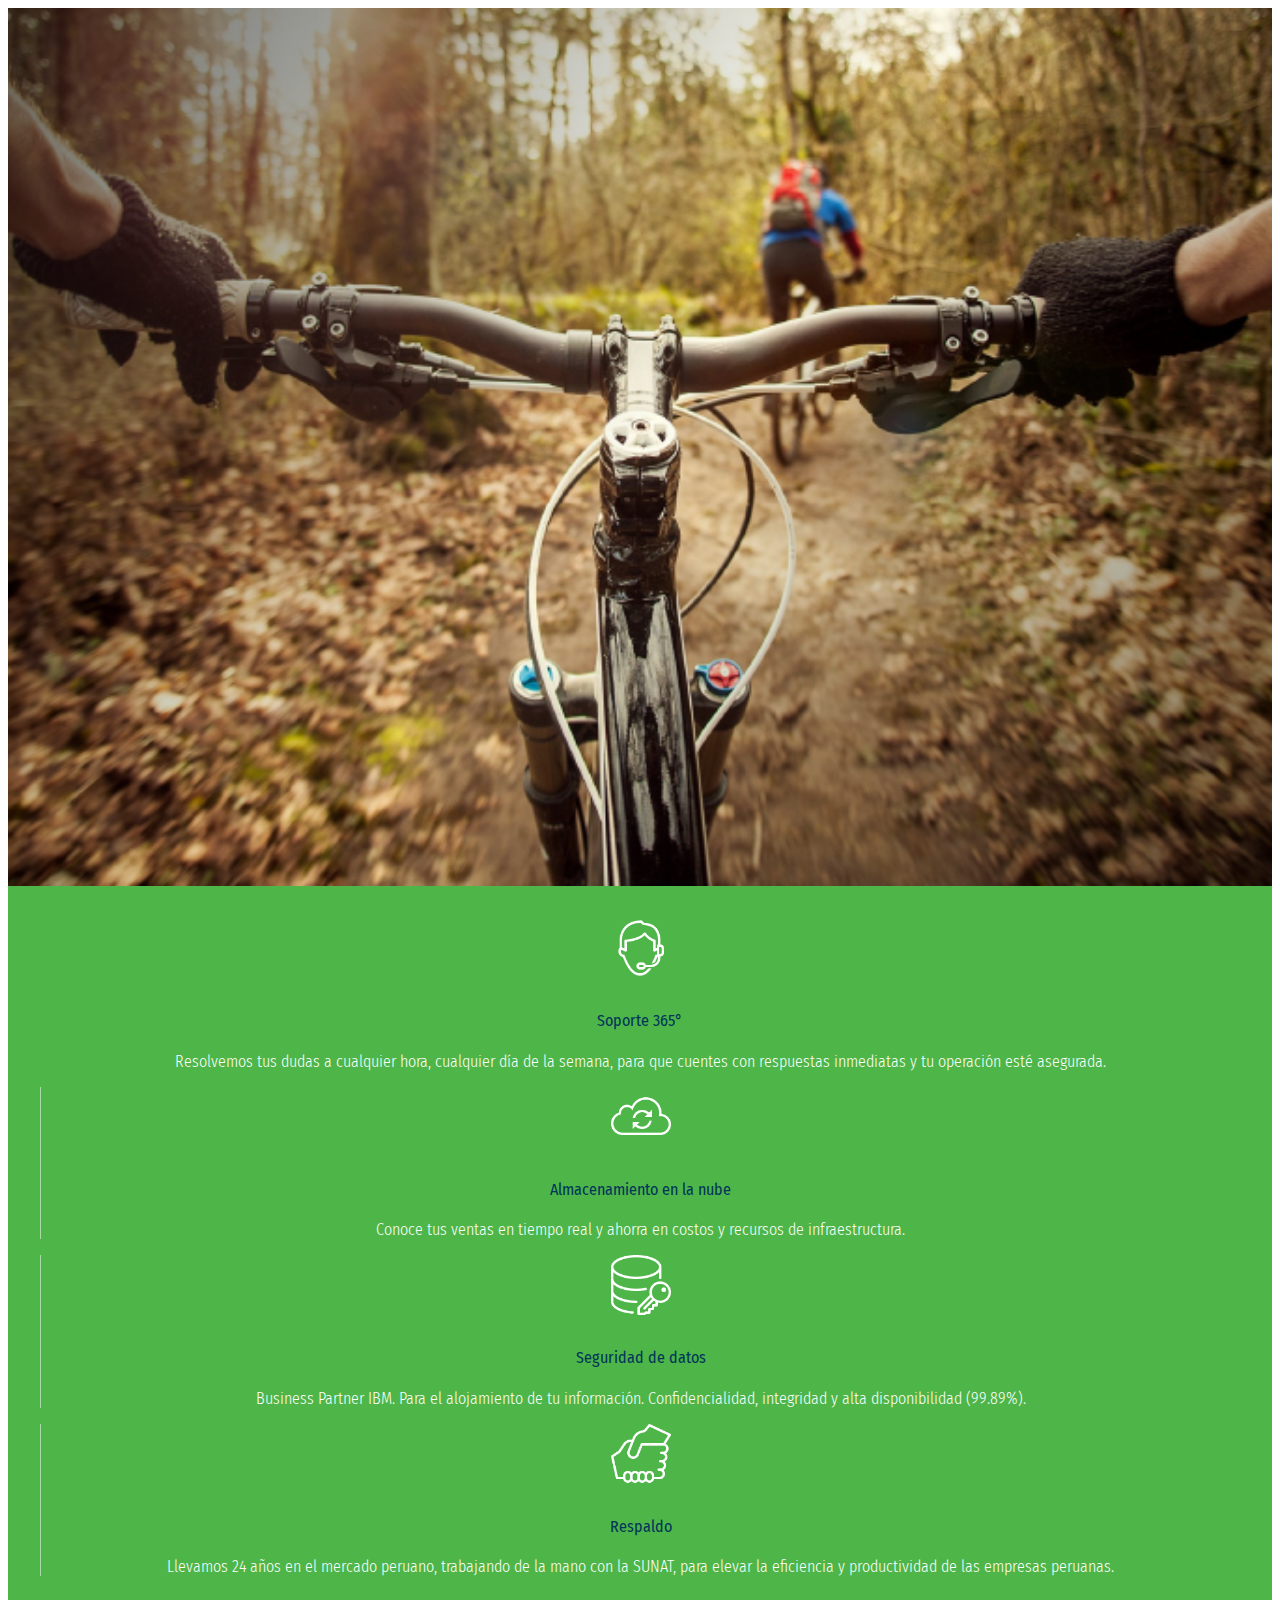
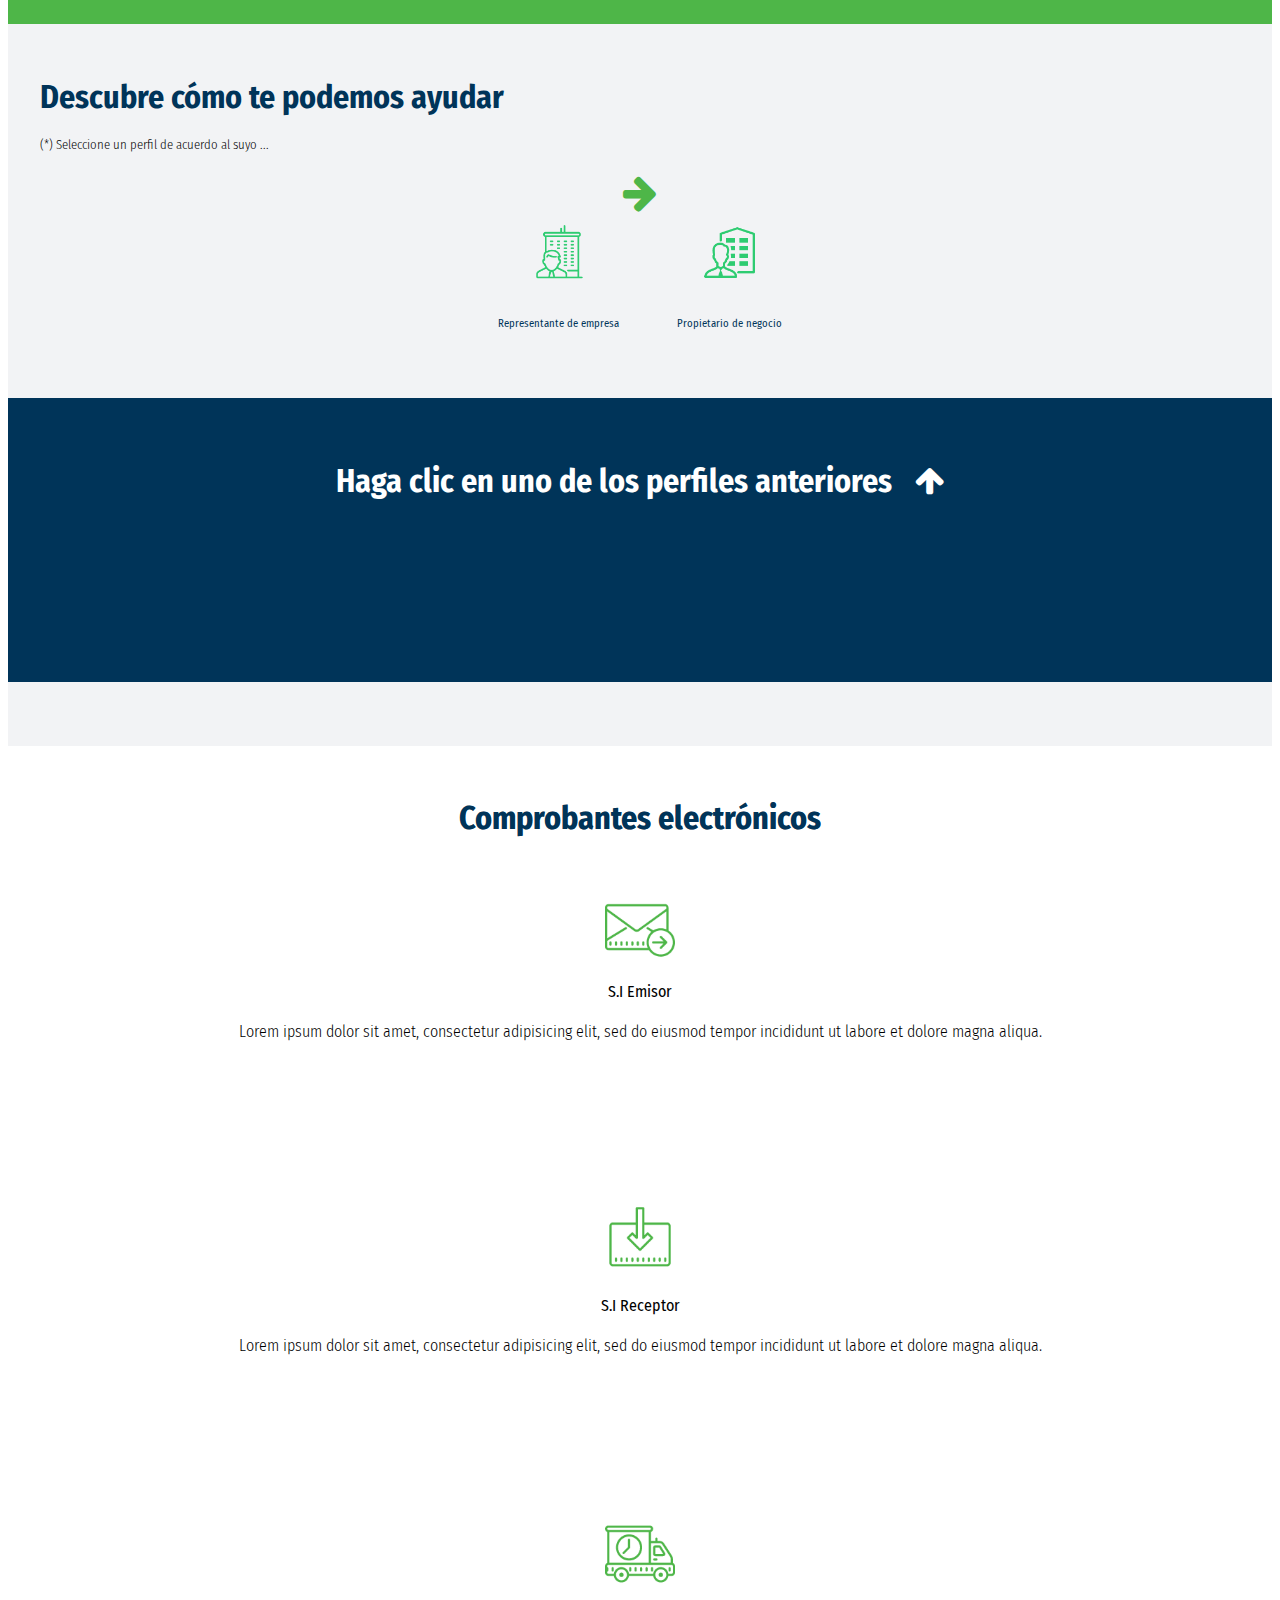
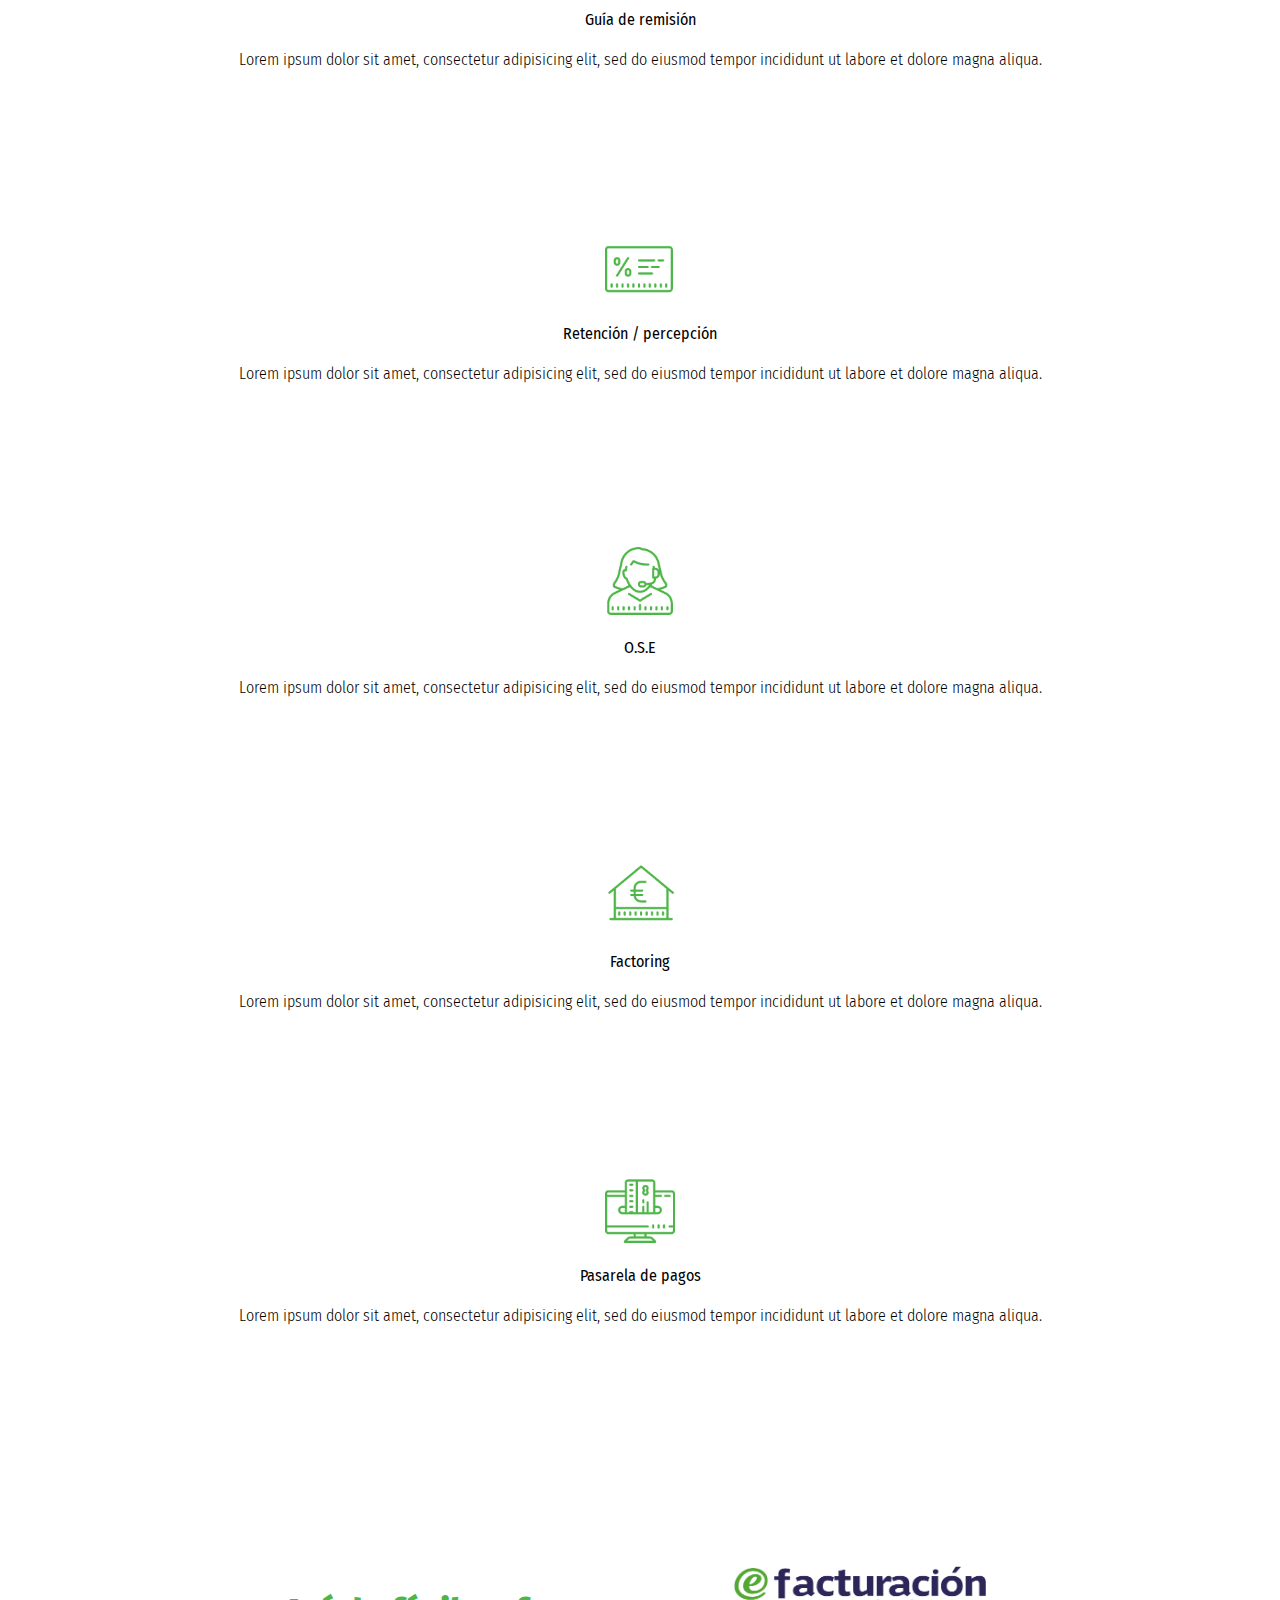
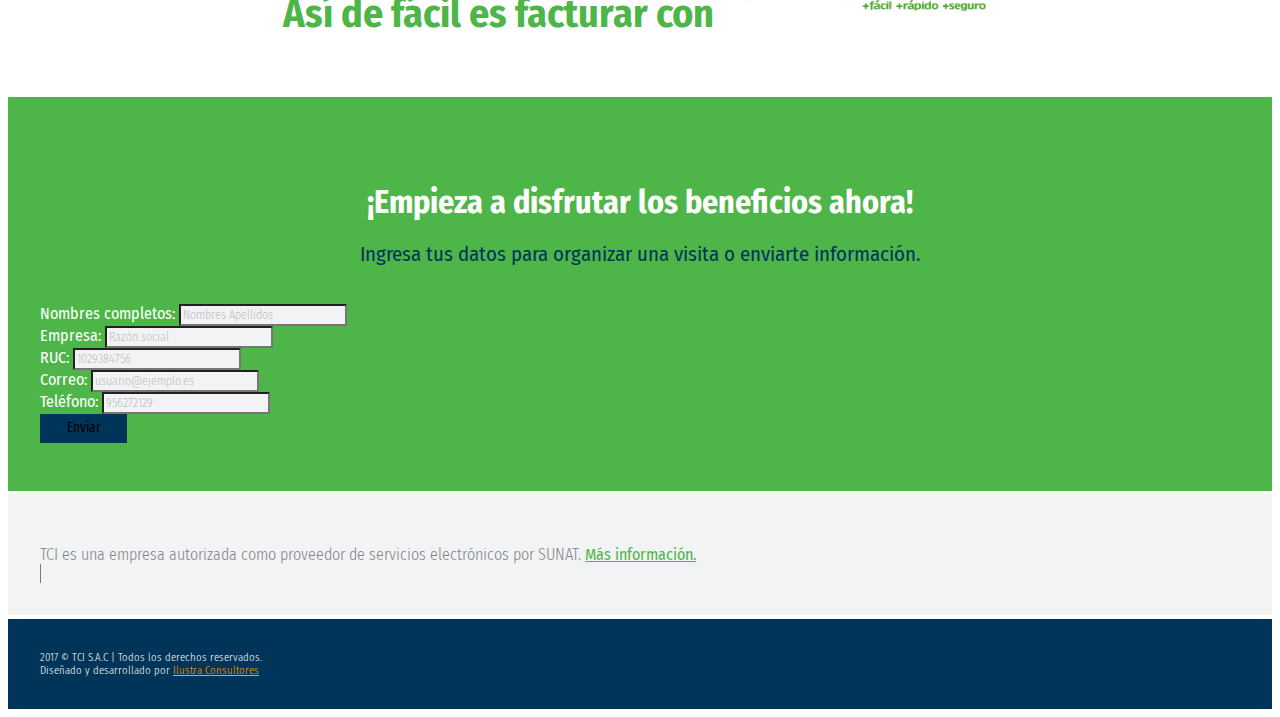
==== commit 8795c39d: "modificaciones formulario dinamico remover barra de progreso, simplificar flecha auxiliar de perfile" ====
--- a/index.html
+++ b/index.html
@@ -45,7 +45,7 @@
           <img src="assets/media/cloud.png" class="img-fluid" alt="">
           <h4>Almacenamiento en la nube</h4>
           <p class="text">
-            Lorem ipsum dolor sit amet, consectetur adipisicing elit, sed do eiusmod tempor incididunt ut labore et dolore magna aliqquat.
+            Conoce tus ventas en tiempo real y ahorra en costos y recursos de infraestructura.
           </p>
         </div>
         <div class="feat col-12 col-md-6 col-lg-3">
@@ -149,61 +149,72 @@
   <section id="solutions">
     <div class="container-fluid">
       <div id="online" class="row">
-        <div class="col-12 text-center title-content">
+        <div class="col-12 text-center title-content mb-4">
           <h1 class="title">Te presentamos soluciones acorde a tu perfil</h1>
+          <img src="assets/media/suiteonline.png" class="img-fluid brand" alt="">
         </div>
         <div class="col-12 col-md-6">
-          <h1 class="title2">Suite Online</h1>
-          <p class="text">
-            TCI presenta Suite Online una aplicación* con la que podrás administrar tu negocio de una forma más fácil y segura.
-            Si no dispones de un sistema de facturación, <b>Efacturacion Suite Online</b> es la solución. Olvídate de la inversión en licencias y mantenimiento de servidores; todo está en la nube.
-            <br>
-            También podrás revisar tus ingresos, cobranzas e inventarios a cualquier hora y sin demora.
-          </p>
-          <p class="text-muted">
-            (*) Disponible para tablets de 7” y 10”, o para todos los navegadores web.
-          </p>
+          <!--<h1 class="title2">Suite Online</h1>-->
+          <div class="row">
+            <div class="col-12">
+              <p class="text">
+                TCI presenta Suite Online una aplicación* con la que podrás administrar tu negocio de una forma más fácil y segura.
+                Si no dispones de un sistema de facturación, <b>Efacturacion Suite Online</b> es la solución. Olvídate de la inversión en licencias y mantenimiento de servidores; todo está en la nube.
+                <br>
+                También podrás revisar tus ingresos, cobranzas e inventarios a cualquier hora y sin demora.
+              </p>
+              <p class="text-muted">
+                (*) Disponible para tablets de 7” y 10”, o para todos los navegadores web.
+              </p>
+            </div>
+            <div class="col-12">
+              <div class="embed-responsive embed-responsive-16by9" style="max-width: 750px; margin: auto;">
+                <iframe width="560" height="315" src="https://www.youtube.com/embed/8QNi23EjcXY?ecver=2&rel=0&showinfo=0&autoplay=0&controls=0" frameborder="0" allowfullscreen></iframe>
+              </div>
+            </div>
+          </div>
         </div>
         <div class="col-12 col-md-6">
-          <h3 class="subtitle">&iquest; Cómo funciona ?</h3>
-          <ul class="steps row">
-            <li class="step col-3">
-              <img src="assets/media/online1.png" class="img-fluid"alt="">
-              <h5>Elige</h5>
-              <p>El producto o servicio</p>
-            </li>
-            <li class="step col-3">
-              <img src="assets/media/online2.png" class="img-fluid"alt="">
-              <h5>Ingresa</h5>
-              <p>El monto y elige si es venta al contado o crédito</p>
-            </li>
-            <li class="step col-3">
-              <img src="assets/media/online3.png" class="img-fluid"alt="">
-              <h5>Emite</h5>
-              <p>Tu comprobante</p>
-            </li>
-            <li class="step col-3">
-              <img src="assets/media/online4.png" class="img-fluid"alt="">
-              <h5>Controla</h5>
-              <p>Tus ventas desde tu tablet o computadora</p>
-            </li>
-          </ul>
-        </div>
-        <div class="col-12 col-md-6 push-md-6 mt-3">
-          <div class="embed-responsive embed-responsive-16by9" style="max-width: 750px; margin: auto;">
-            <iframe width="560" height="315" src="https://www.youtube.com/embed/8QNi23EjcXY?ecver=2&rel=0&showinfo=0&autoplay=0&controls=0" frameborder="0" allowfullscreen></iframe>
-          </div>
-        </div>
-        <div class="col-12 col-md-6 pull-md-6 mt-3">
-          <h3 class="subtitle">Beneficios y garantías</h3>
-          <ul class="benefits">
-            <li>Sólido soporte desde nuestras oficinas 24x7x365.</li>
-            <li>Respaldo electrónico de tus documentos hasta por 5 años en los servidores de IBM.</li>
-            <li>Nuevas versiones del sistema de acuerdo a las normativas de SUNAT.</li>
-            <li>Capacidad de integración con diferentes software de gestión.</li>
-          </ul>
-        </div>
-        <div class="col-12" id="alternative">
+          <div class="row">
+            <div class="col-12">
+              <h3 class="subtitle">&iquest;Cómo funciona?</h3>
+              <ul class="steps row">
+                <li class="step col-3">
+                  <img src="assets/media/online1.png" class="img-fluid"alt="">
+                  <h5>Elige</h5>
+                  <p>El producto o servicio</p>
+                </li>
+                <li class="step col-3">
+                  <img src="assets/media/online2.png" class="img-fluid"alt="">
+                  <h5>Ingresa</h5>
+                  <p>El monto y elige si es venta al contado o crédito</p>
+                </li>
+                <li class="step col-3">
+                  <img src="assets/media/online3.png" class="img-fluid"alt="">
+                  <h5>Emite</h5>
+                  <p>Tu comprobante</p>
+                </li>
+                <li class="step col-3">
+                  <img src="assets/media/online4.png" class="img-fluid"alt="">
+                  <h5>Controla</h5>
+                  <p>Tus ventas desde tu tablet o computadora</p>
+                </li>
+              </ul>
+            </div>
+            <div class="col-12">
+              <h3 class="subtitle">Beneficios y garantías</h3>
+              <ul class="benefits">
+                <li>Sólido soporte desde nuestras oficinas 24x7x365.</li>
+                <li>Respaldo electrónico de tus documentos hasta por 5 años en los servidores de IBM.</li>
+                <li>Nuevas versiones del sistema de acuerdo a las normativas de SUNAT.</li>
+                <li>Capacidad de integración con diferentes software de gestión.</li>
+              </ul>
+            </div>
+          </div>
+        </div>
+
+
+        <!--<div class="col-12" id="alternative">
           <div class="row">
             <div class="col-12 col-md-4 calldown">
               <h4>Tenemos otra alternativa para tu negocio: </h4>
@@ -223,93 +234,82 @@
               </div>
             </div>
           </div>
-        </div>
+        </div>-->
       </div>
       <!-- SUITE INTEGRACION -->
-      <div id="integracion" class="row">
-        <div class="col-12 text-center title-content">
+      <div id="integracion" class="row justify-content-center">
+        <div class="col-12 text-center title-content mb-4">
           <h1 class="title">Te presentamos soluciones acorde a tu perfil</h1>
-        </div>
-        <div class="col-12 col-md-6">
-          <h1 class="title2 integracion">Suite Integración</h1>
-          <p class="text">
-            Desarrollamos una solución integral de facturación electrónica pensada exclusivamente en las necesidades del empresario peruano.
-            <br>
-            No te preocupes por tu información, la digitalización del proceso de facturación nos permite garantizar su seguridad porque tenemos el respaldo de:
-          </p>
-          <ul class="list-unstyled list-inline mt-4 mb-4 text-center">
-            <li class="list-inline-item mr-4"><img src="https://efacturacion.pe/wp-content/uploads/2016/11/logo_tci_color.png" class="img-fluid" alt=""></li>
-            <li class="list-inline-item ml-4"><img src="https://efacturacion.pe/wp-content/uploads/2016/11/logo_ibm.png" class="img-fluid" alt=""></li>
-          </ul>
-        </div>
-        <div class="col-12 col-md-6 text-center">
-          <h3 class="subtitle">Modalidades de integracion</h3>
-          <ul class="list-unstyled list-inline">
-            <li class="list-inline-item">Mixta</li>
-            <li class="list-inline-item">Nube</li>
-            <li class="list-inline-item">InHouse</li>
-          </ul>
-          <h3 class="subtitle">Comprobantes que implementamos</h3>
-          <ul class="list-unstyled list-inline">
-            <li class="list-inline-item">Factura</li>
-            <li class="list-inline-item">Factura guía</li>
-            <li class="list-inline-item">Boleta</li>
-            <li class="list-inline-item">Nota de Débito</li>
-            <li class="list-inline-item">Nota de Crédito</li>
-            <li class="list-inline-item">Comunicado de Bajas</li>
-            <li class="list-inline-item">Resumen diario de Boletas</li>
-            <li class="list-inline-item">Comprobantes de Retención</li>
-          </ul>
-          <h3 class="subtitle">Plantillas según rubro</h3>
-          <ul class="list-unstyled list-inline">
-            <li class="list-inline-item">Educación y editorial</li>
-            <li class="list-inline-item">Automotriz</li>
-            <li class="list-inline-item">Energía</li>
-            <li class="list-inline-item">Construcción</li>
-            <li class="list-inline-item">Transporte y Comercio exterior</li>
-            <li class="list-inline-item">Industrial</li>
-            <li class="list-inline-item">Abogados</li>
-            <li class="list-inline-item">Agroindustrial</li>
-            <li class="list-inline-item">Textil</li>
-            <li class="list-inline-item">Comercializadora y Distribuidora</li>
-            <li class="list-inline-item">Servicios</li>
-            <li class="list-inline-item">Laboratorios y Salud</li>
-            <li class="list-inline-item">Financieras</li>
-            <li class="list-inline-item">Publicidad</li>
-            <li class="list-inline-item">Entre otras.</li>
-          </ul>
-        </div>
-        <div class="col-12 col-md-6">
-          <h3 class="subtitle">&iquest; Cómo funciona ?</h3>
+          <img src="assets/media/suiteintegracion.png" class="img-fluid brand" alt="">
+        </div>
+        <div class="col-12 mb-4">
+          <div class="row align-items-center">
+            <div class="col-12 col-md-7">
+              <!--<h1 class="title2 integracion">Suite Integración</h1>-->
+              <p class="text">
+                Diseñada para las empresas que emiten comprobantes desde su sistema de facturación.
+                <br>
+                Desarrollamos una solución integral de facturación electrónica pensada exclusivamente en las necesidades del empresario peruano.
+                <br>
+                La digitalización del proceso de facturación nos permite garantizar la seguridad de tu información porque tenemos el respaldo de:
+              </p>
+              <ul class="list-unstyled list-inline mt-4 mb-4 text-left">
+                <li class="list-inline-item mr-4"><img src="https://efacturacion.pe/wp-content/uploads/2016/11/logo_tci_color.png" class="img-fluid" alt=""></li>
+                <li class="list-inline-item ml-4"><img src="https://efacturacion.pe/wp-content/uploads/2016/11/logo_ibm.png" class="img-fluid" alt=""></li>
+              </ul>
+            </div>
+            <div class="col-12 col-md-5 text-left">
+              <h3 class="subtitle"><i class="fa fa-check-circle-o"></i> Modalidades de integracion</h3>
+              <ul class="list-unstyled list-inline">
+                <li class="list-inline-item">Mixta</li>
+                <li class="list-inline-item">Nube</li>
+                <li class="list-inline-item">InHouse</li>
+              </ul>
+              <h3 class="subtitle"><i class="fa fa-check-circle-o"></i> Comprobantes que implementamos</h3>
+              <ul class="list-unstyled list-inline">
+                <li class="list-inline-item">Factura</li>
+                <li class="list-inline-item">Factura guía</li>
+                <li class="list-inline-item">Boleta</li>
+                <li class="list-inline-item">Nota de Débito</li>
+                <li class="list-inline-item">Nota de Crédito</li>
+                <li class="list-inline-item">Comunicado de Bajas</li>
+                <li class="list-inline-item">Resumen diario de Boletas</li>
+                <li class="list-inline-item">Comprobantes de Retención</li>
+              </ul>
+            </div>
+          </div>
+        </div>
+        <div class="col-12 mb-4">
+          <h3 class="subtitle">&iquest;Cómo funciona?</h3>
           <ul class="steps row justify-content-center">
-            <li class="step col-4">
+            <li class="step col-12 col-md-4 col-lg">
               <img src="assets/media/integracion1.png" class="img-fluid"alt="">
               <h5></h5>
               <p>Emite tu comprobante desde tu ERP o sistema de facturación.</p>
             </li>
-            <li class="step col-4">
+            <li class="step col-12 col-md-4 col-lg">
               <img src="assets/media/online3.png" class="img-fluid"alt="">
               <h5></h5>
               <p>Tras una previa integración, transmite la información de tus comprobantes a nuestra solución, la cual generará el archivo XML, la firma electrónica y se sincronizará con nuestro portal.</p>
             </li>
-            <li class="step col-4">
+            <li class="step col-12 col-md-4 col-lg">
               <img src="assets/media/efacturacion.png" class="img-fluid"alt="">
               <h5></h5>
               <p>Se publica la información en el portal para la declaración a Sunat y otorgamiento a los clientes.</p>
             </li>
-            <li class="step col-4">
+            <li class="step col-12 col-md-4 col-lg">
               <img src="assets/media/sunat.png" class="img-fluid"alt="">
               <h5></h5>
               <p>Le enviamos una copia a la SUNAT para la validación del comprobante.</p>
             </li>
-            <li class="step col-4">
+            <li class="step col-12 col-md-4 col-lg">
               <img src="assets/media/integracion5.png" class="img-fluid"alt="">
               <h5></h5>
               <p>Le enviamos otra copia al receptor.</p>
             </li>
           </ul>
         </div>
-        <div class="col-12 col-md-6 text-center mt-3">
+        <div class="col-12 col-md-10 col-lg-8 text-center mt-4">
           <h3 class="subtitle">Con Efacturación Suite Integración, agiliza los procesos de tu empresa.</h3>
           <ul class="steps row justify-content-center">
             <li class="step col-3">
@@ -330,7 +330,7 @@
             </li>
           </ul>
         </div>
-        <div class="col-12" id="alternative">
+        <!--<div class="col-12" id="alternative">
           <div class="row">
             <div class="col-12 col-md-4 calldown">
               <h4>Tenemos otra alternativa para tu negocio: </h4>
@@ -350,7 +350,7 @@
               </div>
             </div>
           </div>
-        </div>
+        </div>-->
       </div>
     </div>
   </section>
@@ -416,11 +416,11 @@
         <div class="col-12 caption">
           <h1>¡Empieza a disfrutar los beneficios ahora!</h1>
           <p>
-            Ingrese sus datos y te responderemos a la brevedad para organizar una visita o enviarte información.
+            Ingresa tus datos para organizar una visita o enviarte información.
           </p>
         </div>
         <div class="col-12">
-          <form class="row justify-content-start" action="index.html" method="post">
+          <form id="mainform" class="row justify-content-start" action="index.html" method="post">
             <div class="form-group col-12 col-md-4">
               <label for="">Nombres completos:</label>
               <input type="text" class="form-control" placeholder="Nombres Apellidos" name="" value="">
--- a/assets/css/master.css
+++ b/assets/css/master.css
@@ -117,8 +117,7 @@
   font-weight: 300;
 }
 #helping .arrow {
-  background: #4eb648;
-  color: #fff;
+  color: #4eb648;
   display: flex;
   justify-content: center;
 }
@@ -166,7 +165,7 @@
   padding: 1em;
   position: relative;
 }
-#dinamic-form .content-dinamic-form::before {
+/*#dinamic-form .content-dinamic-form::before {
   position: absolute;
   bottom: -10px;
   left: 0;
@@ -202,7 +201,7 @@
 }
 #dinamic-form .content-dinamic-form.percent-4::after {
   width: 100%;
-}
+}*/
 #dinamic-form .content-dinamic-form label {
   color: #fff;
   font-family: 'Fira Sans Condensed', sans-serif;
@@ -257,9 +256,14 @@
 #solutions .title {
   font-family: 'Fira Sans Condensed', sans-serif;
   font-weight: 700;
-  color: #003459;
+  color: #4eb648;
+  font-size: 1.2em;
   text-transform: uppercase;
   letter-spacing: 1px;
+}
+#solutions .brand {
+  height: 100px;
+  margin-bottom: 1em;
 }
 #solutions .title2 {
   color: #4eb648;
@@ -308,6 +312,7 @@
   color: #4eb648;
   font-family: 'Fira Sans Condensed', sans-serif;
   font-weight: 300;
+  font-size: 1.5em;
 }
 #solutions .steps {
   list-style: none;
@@ -323,6 +328,9 @@
 }
 #solutions #integracion .steps .step {
   width: 250px;
+}
+#solutions #integracion .list-inline {
+  padding-left: 1.3em;
 }
 #solutions .steps .step img {
   height: 55px;
@@ -600,3 +608,29 @@
 #input-3 {
   display: none;
 }
+.header-thanks {
+  position: relative;
+}
+.header-thanks::after {
+  content: ' ';
+  position: absolute;
+  bottom: 0;
+  left: 20%;
+  width: 60%;
+  height: 6px;
+  background: #4eb648;
+}
+#thanks {
+  padding: 2em;
+  font-family: 'Fira Sans Condensed', sans-serif;
+  height: 719px;
+}
+#thanks h1 {
+  font-weight: 700;
+}
+#thanks p {
+  font-size: 1.4em;
+}
+#thanks a, #thanks a:focus, #thanks a:hover, #thanks a:active {
+  color: #4eb648;
+}
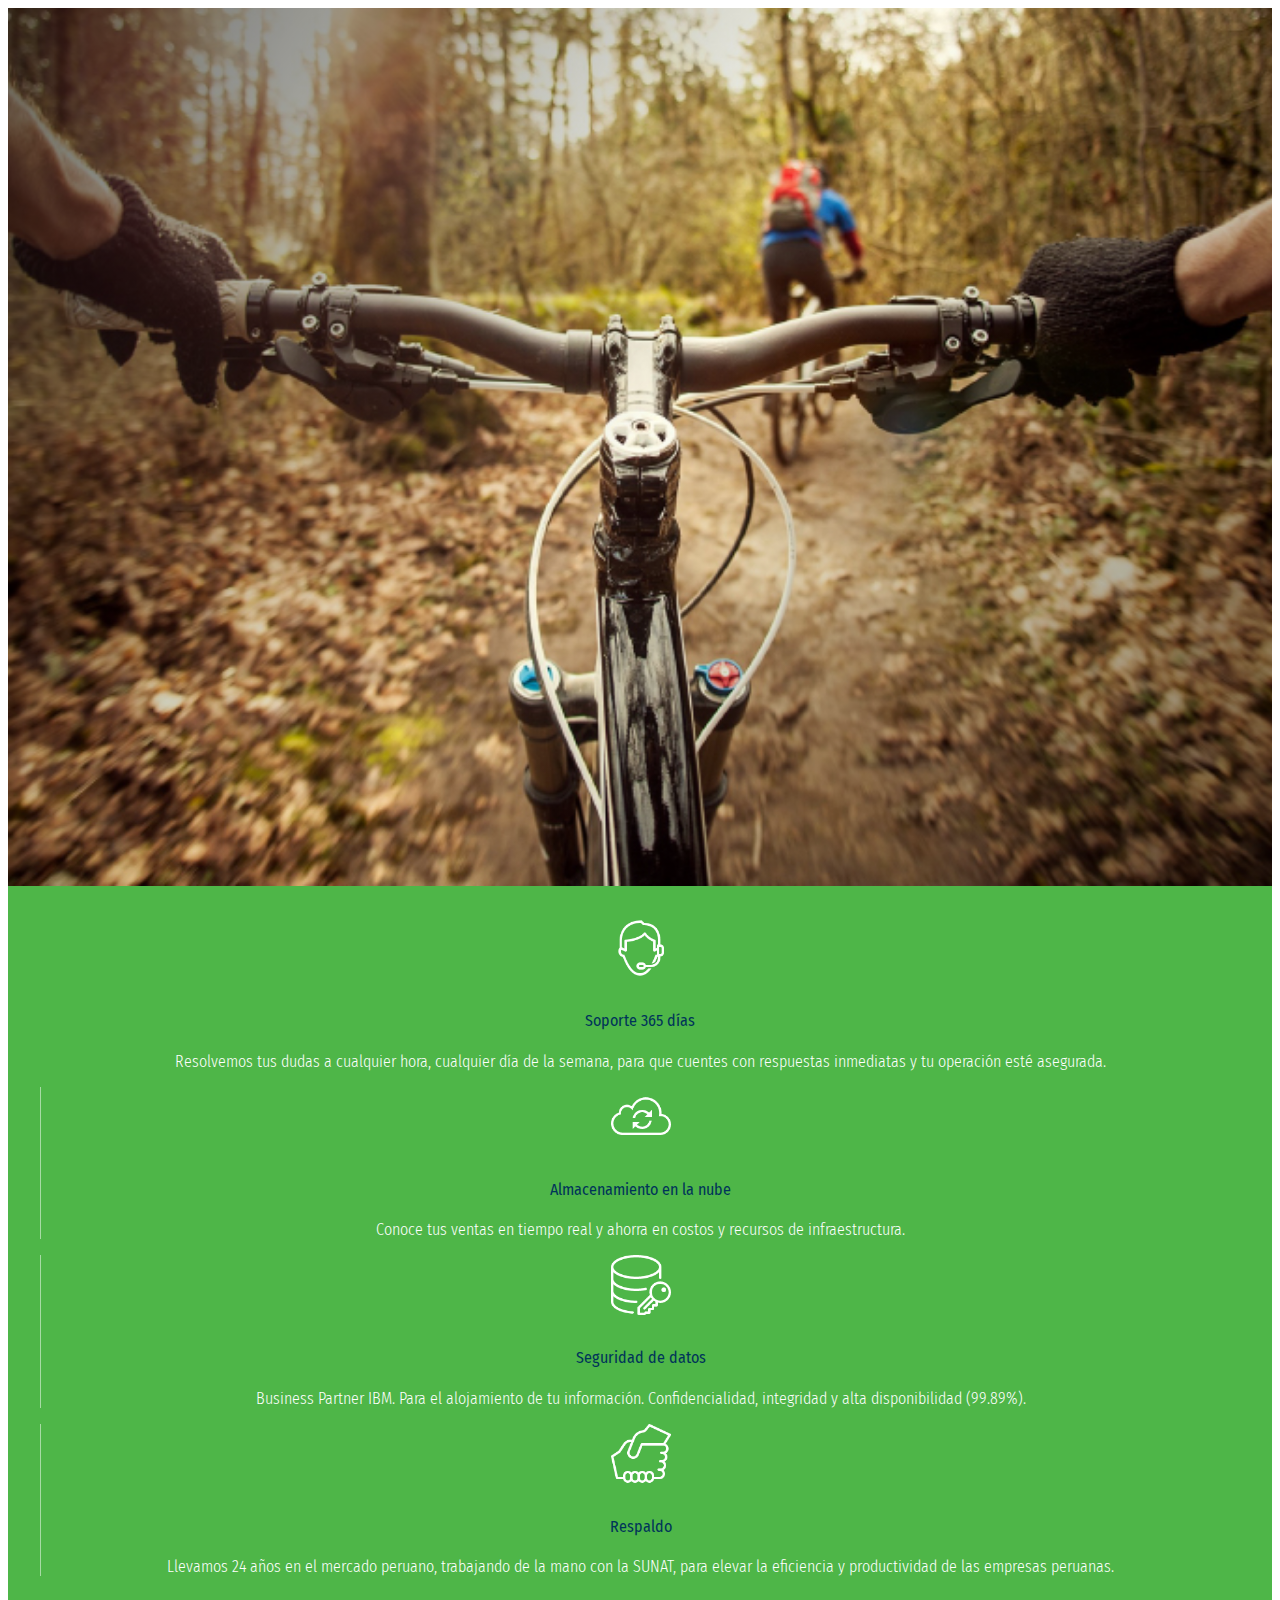
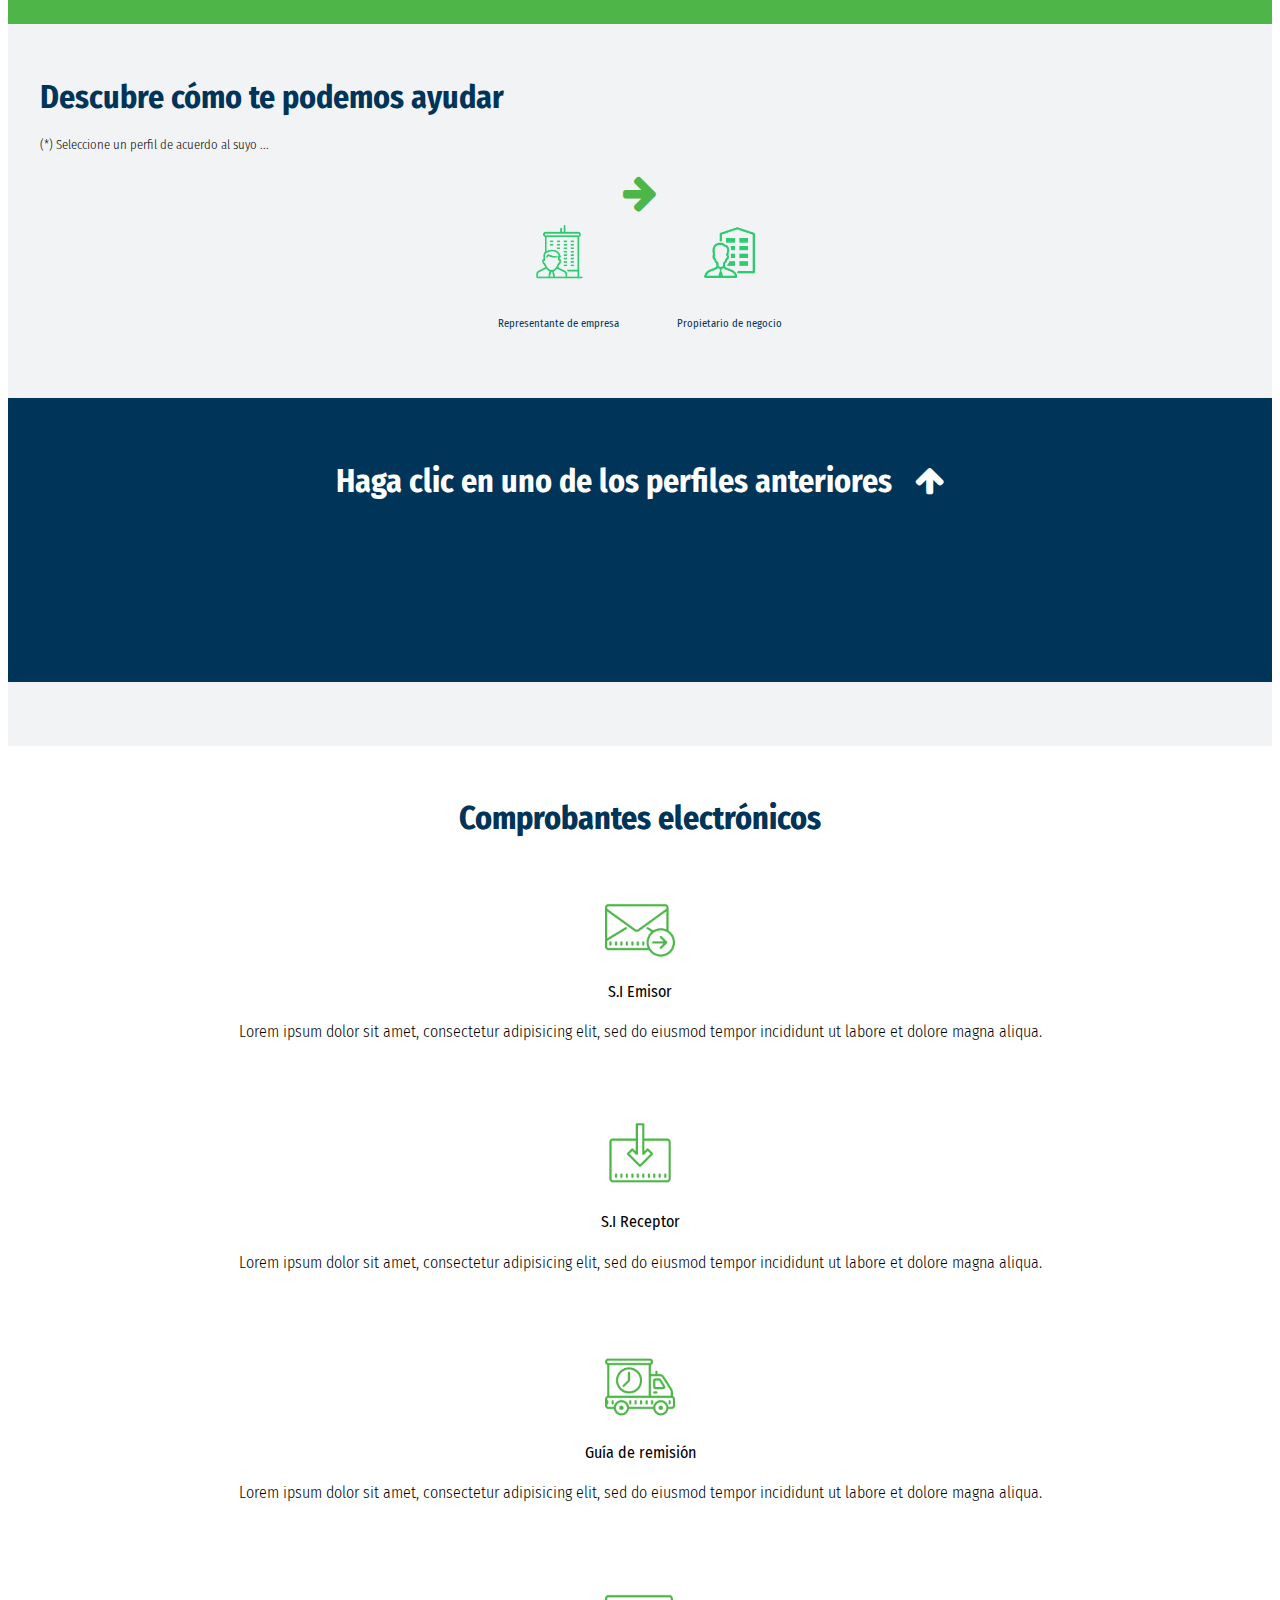
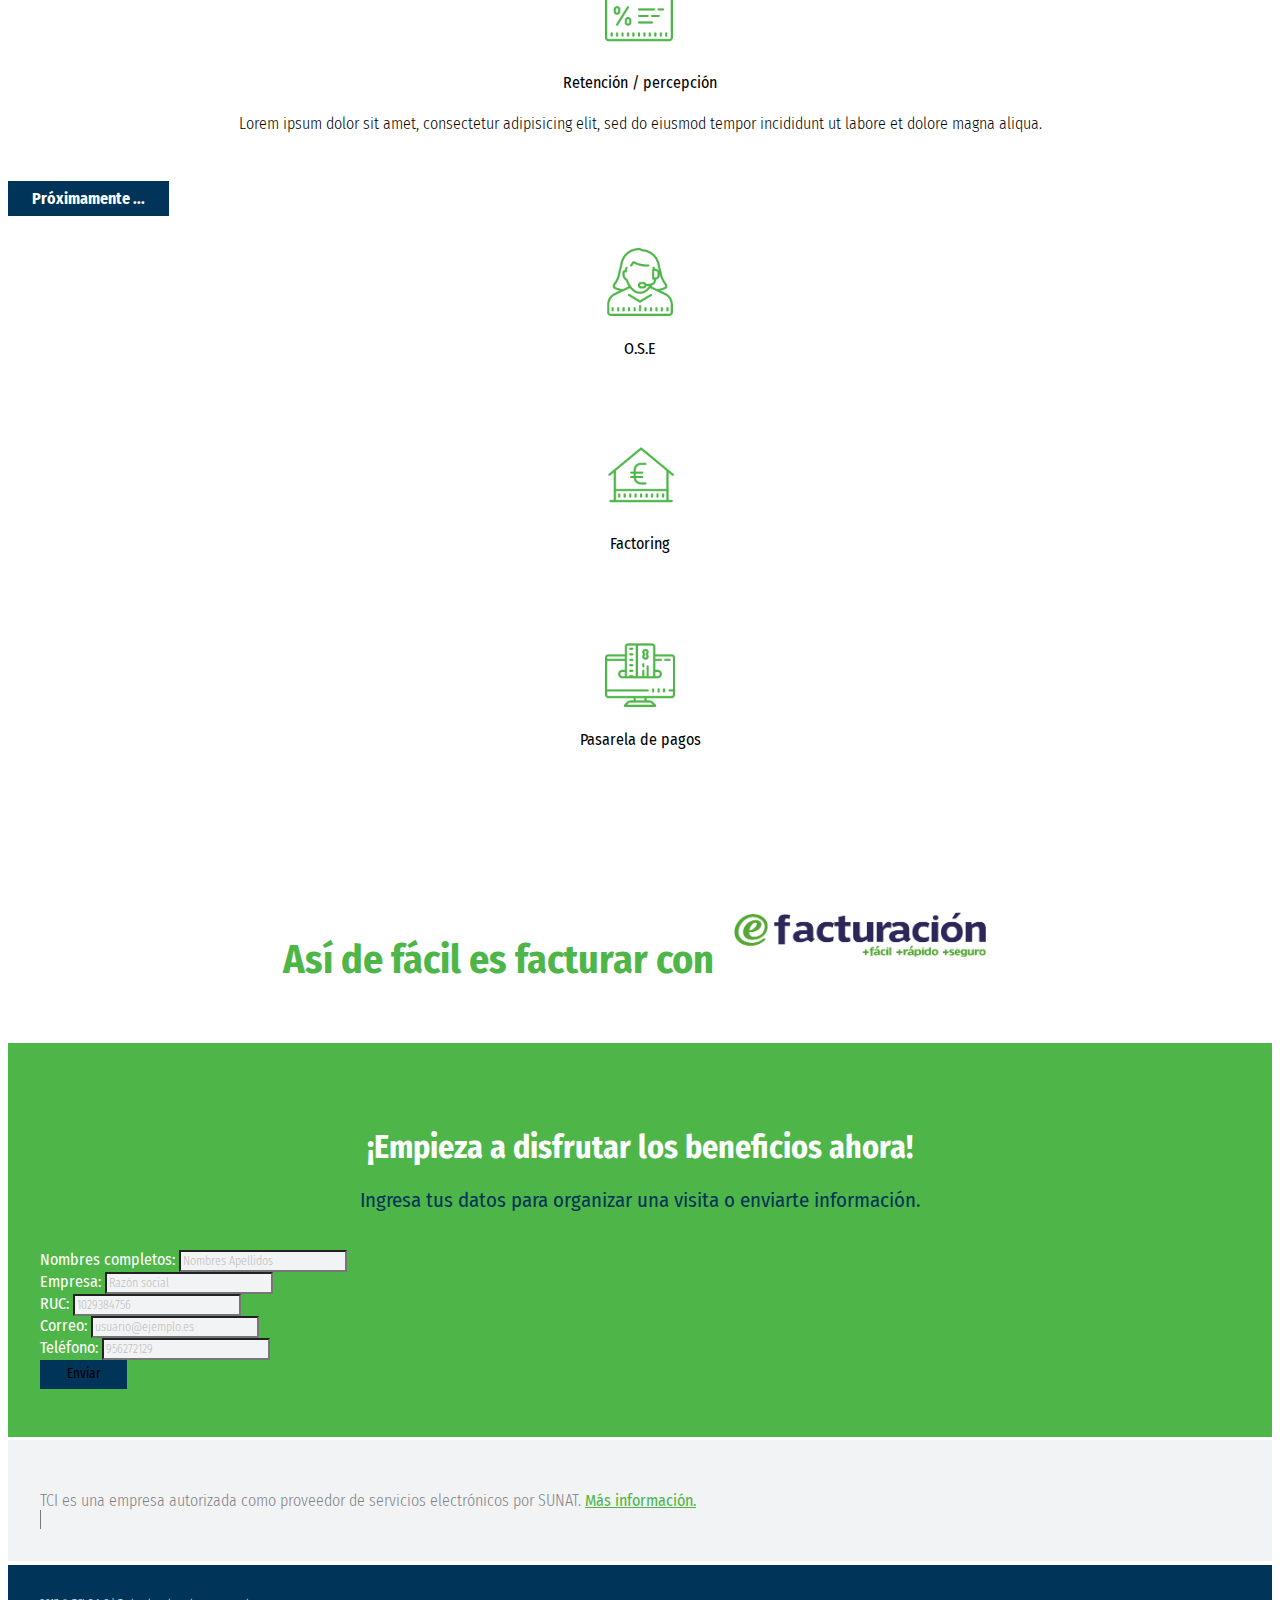
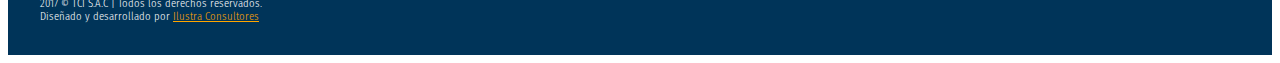
==== commit bc3bb689: "Cambios textuales, add logic for form, change image how works integration, change products to soon" ====
--- a/index.html
+++ b/index.html
@@ -36,7 +36,7 @@
       <div class="row">
         <div class="feat col-12 col-md-6 col-lg-3">
           <img src="assets/media/support.png" class="img-fluid" alt="">
-          <h4>Soporte 365&deg;</h4>
+          <h4>Soporte 365 días</h4>
           <p class="text">
             Resolvemos tus dudas a cualquier hora, cualquier día de la semana, para que cuentes con respuestas inmediatas y tu operación esté asegurada.
           </p>
@@ -157,7 +157,7 @@
           <!--<h1 class="title2">Suite Online</h1>-->
           <div class="row">
             <div class="col-12">
-              <p class="text">
+              <p class="text text-justify">
                 TCI presenta Suite Online una aplicación* con la que podrás administrar tu negocio de una forma más fácil y segura.
                 Si no dispones de un sistema de facturación, <b>Efacturacion Suite Online</b> es la solución. Olvídate de la inversión en licencias y mantenimiento de servidores; todo está en la nube.
                 <br>
@@ -243,10 +243,10 @@
           <img src="assets/media/suiteintegracion.png" class="img-fluid brand" alt="">
         </div>
         <div class="col-12 mb-4">
-          <div class="row align-items-center">
-            <div class="col-12 col-md-7">
+          <div class="row align-items-center justify-content-around">
+            <div class="col-12 col-md-6">
               <!--<h1 class="title2 integracion">Suite Integración</h1>-->
-              <p class="text">
+              <p class="text text-justify">
                 Diseñada para las empresas que emiten comprobantes desde su sistema de facturación.
                 <br>
                 Desarrollamos una solución integral de facturación electrónica pensada exclusivamente en las necesidades del empresario peruano.
@@ -258,12 +258,13 @@
                 <li class="list-inline-item ml-4"><img src="https://efacturacion.pe/wp-content/uploads/2016/11/logo_ibm.png" class="img-fluid" alt=""></li>
               </ul>
             </div>
-            <div class="col-12 col-md-5 text-left">
-              <h3 class="subtitle"><i class="fa fa-check-circle-o"></i> Modalidades de integracion</h3>
+            <div class="col-12 col-md-6 col-lg-5 text-left">
+              <h3 class="subtitle"><i class="fa fa-check-circle-o"></i> Modalidades de integración</h3>
               <ul class="list-unstyled list-inline">
                 <li class="list-inline-item">Mixta</li>
                 <li class="list-inline-item">Nube</li>
                 <li class="list-inline-item">InHouse</li>
+                <li class="list-inline-item">Punto de Venta</li>
               </ul>
               <h3 class="subtitle"><i class="fa fa-check-circle-o"></i> Comprobantes que implementamos</h3>
               <ul class="list-unstyled list-inline">
@@ -275,13 +276,17 @@
                 <li class="list-inline-item">Comunicado de Bajas</li>
                 <li class="list-inline-item">Resumen diario de Boletas</li>
                 <li class="list-inline-item">Comprobantes de Retención</li>
+                <li class="list-inline-item">Comprobantes de Percepción</li>
+                <li class="list-inline-item">Guías de Remisión</li>
+                <li class="list-inline-item">Factura Negociable</li>
               </ul>
             </div>
           </div>
         </div>
-        <div class="col-12 mb-4">
+        <div class="col-12 mb-4 text-center">
           <h3 class="subtitle">&iquest;Cómo funciona?</h3>
-          <ul class="steps row justify-content-center">
+          <img src="assets/media/comofunciona.png" class="img-fluid howork" alt="">
+          <!--<ul class="steps row justify-content-center">
             <li class="step col-12 col-md-4 col-lg">
               <img src="assets/media/integracion1.png" class="img-fluid"alt="">
               <h5></h5>
@@ -307,26 +312,26 @@
               <h5></h5>
               <p>Le enviamos otra copia al receptor.</p>
             </li>
-          </ul>
+          </ul>-->
         </div>
         <div class="col-12 col-md-10 col-lg-8 text-center mt-4">
-          <h3 class="subtitle">Con Efacturación Suite Integración, agiliza los procesos de tu empresa.</h3>
+          <h3 class="subtitle">Con eFacturación Suite Integración, agiliza los procesos de tu empresa.</h3>
           <ul class="steps row justify-content-center">
             <li class="step col-3">
               <img src="assets/media/seguridad.png" class="img-fluid"alt="">
-              <p>El producto o servicio</p>
+              <p>Integre su sistema con seguridad.</p>
             </li>
             <li class="step col-3">
               <img src="assets/media/setting.png" class="img-fluid"alt="">
-              <p>El monto y elige si es venta al contado o crédito</p>
+              <p>Asegure su operatividad.</p>
             </li>
             <li class="step col-3">
               <img src="assets/media/herramientas.png" class="img-fluid"alt="">
-              <p>Tu comprobante</p>
+              <p>Reciba un adecuado soporte.</p>
             </li>
             <li class="step col-3">
               <img src="assets/media/sincronizacion.png" class="img-fluid"alt="">
-              <p>Tus ventas desde tu tablet o computadora</p>
+              <p>Nuevas versiones, actualizaciones y mejoras.</p>
             </li>
           </ul>
         </div>
@@ -381,20 +386,20 @@
           <h4>Retención / percepción</h4>
           <p>Lorem ipsum dolor sit amet, consectetur adipisicing elit, sed do eiusmod tempor incididunt ut labore et dolore magna aliqua.</p>
         </div>
+        <div class="col-12 text-center callnext">
+          <h4>Próximamente ...</h4>
+        </div>
         <div class="product-item col-12 col-md-4 col-lg-3">
           <img src="assets/media/ose.png" class="img-fluid" alt="">
           <h4>O.S.E</h4>
-          <p>Lorem ipsum dolor sit amet, consectetur adipisicing elit, sed do eiusmod tempor incididunt ut labore et dolore magna aliqua.</p>
         </div>
         <div class="product-item col-12 col-md-4 col-lg-3">
           <img src="assets/media/factoring.png" class="img-fluid" alt="">
           <h4>Factoring</h4>
-          <p>Lorem ipsum dolor sit amet, consectetur adipisicing elit, sed do eiusmod tempor incididunt ut labore et dolore magna aliqua.</p>
         </div>
         <div class="product-item col-12 col-md-4 col-lg-3">
           <img src="assets/media/pasarela.png" class="img-fluid" alt="">
           <h4>Pasarela de pagos</h4>
-          <p>Lorem ipsum dolor sit amet, consectetur adipisicing elit, sed do eiusmod tempor incididunt ut labore et dolore magna aliqua.</p>
         </div>
       </div>
     </div>
@@ -420,26 +425,26 @@
           </p>
         </div>
         <div class="col-12">
-          <form id="mainform" class="row justify-content-start" action="index.html" method="post">
+          <form id="mainform" class="row justify-content-start" action="controller/register.php" method="post">
             <div class="form-group col-12 col-md-4">
               <label for="">Nombres completos:</label>
-              <input type="text" class="form-control" placeholder="Nombres Apellidos" name="" value="">
+              <input id="formname" type="text" class="form-control" required="true" placeholder="Nombres Apellidos" name="name" value="">
             </div>
             <div class="form-group col-12 col-md-4">
               <label for="">Empresa:</label>
-              <input type="text" class="form-control" placeholder="Razón social" name="" value="">
+              <input id="formenterprise" type="text" class="form-control" required="true" placeholder="Razón social" name="enterprise" value="">
             </div>
             <div class="form-group col-12 col-md-4">
               <label for="">RUC:</label>
-              <input type="text" class="form-control" placeholder="1029384756" name="" value="">
+              <input id="formruc" type="text" class="form-control" required="true" placeholder="1029384756" name="ruc" value="">
             </div>
             <div class="form-group col-12 col-md-4">
               <label for="">Correo:</label>
-              <input type="text" class="form-control" placeholder="usuario@ejemplo.es" name="" value="">
+              <input id="formemail" type="text" class="form-control" required="true" placeholder="usuario@ejemplo.es" name="email" value="">
             </div>
             <div class="form-group col-12 col-md-4">
               <label for="">Teléfono:</label>
-              <input type="text" class="form-control" placeholder="956272129" name="" value="">
+              <input id="formphone" type="text" class="form-control" required="true" placeholder="956272129" name="phone" value="">
             </div>
             <div class="form-group col-12 mt-4 text-center">
               <button type="submit" class="btn btn-primary" name="button">Enviar</button>
--- a/assets/css/master.css
+++ b/assets/css/master.css
@@ -314,6 +314,9 @@
   font-weight: 300;
   font-size: 1.5em;
 }
+#solutions .subtitle i {
+  margin-right: .3em;
+}
 #solutions .steps {
   list-style: none;
   padding: 0;
@@ -330,7 +333,7 @@
   width: 250px;
 }
 #solutions #integracion .list-inline {
-  padding-left: 1.3em;
+  padding-left: 1.6em;
 }
 #solutions .steps .step img {
   height: 55px;
@@ -394,7 +397,18 @@
   color: #808285;
   margin: .2em .5em;
 }
-
+#integracion img.howork {
+  max-height: 350px;
+  width: auto;
+}
+#products .callnext h4 {
+  display: inline-block;
+  margin: auto;
+  background: #003459;
+  color: #fff;
+  padding: .5em 1.5em;
+  font-family: 'Fira Sans Condensed', sans-serif;
+}
 #alternative {
   background: #fafafa;
   border-radius: 8px;
@@ -456,7 +470,6 @@
   text-shadow: 0px 0px 0px rgba(0, 0, 0, 0.5);
 }
 #products .product-item {
-  height: 250px;
   text-align: center;
   padding: 2em 1em;
 }
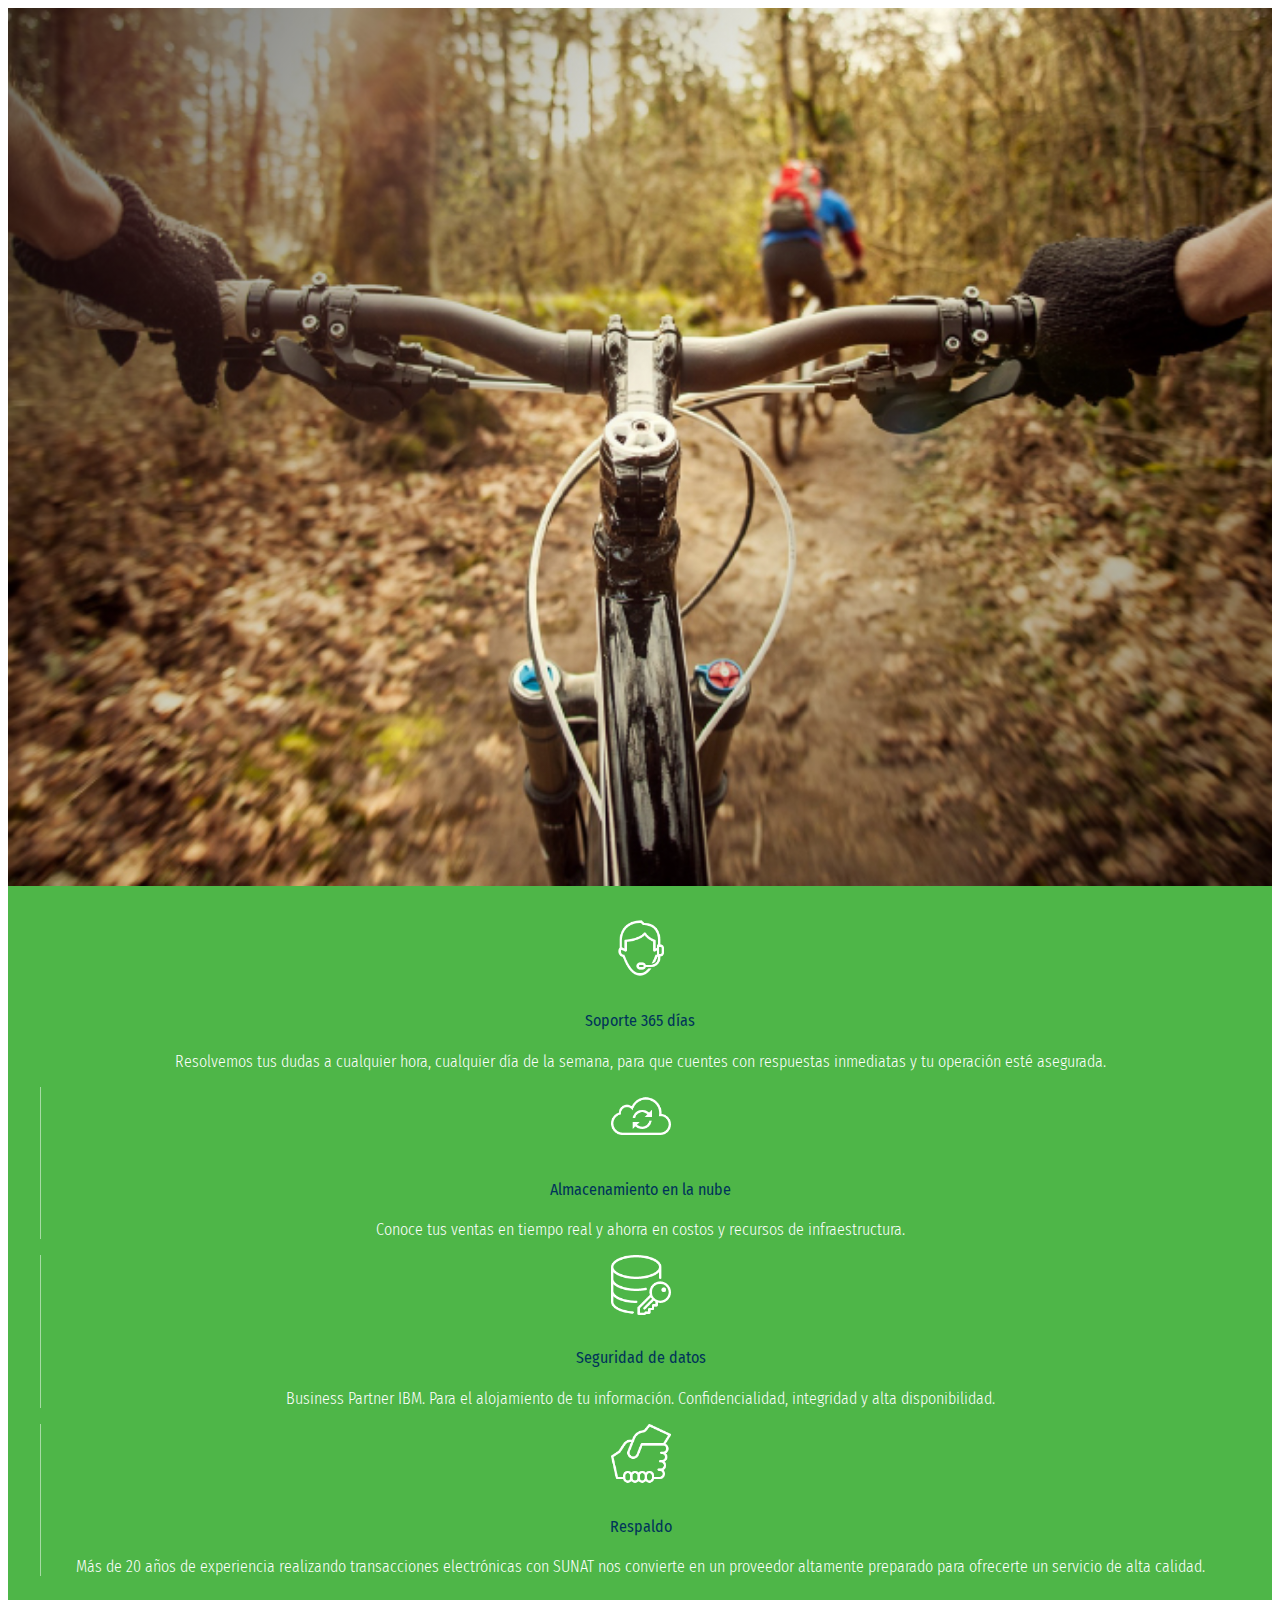
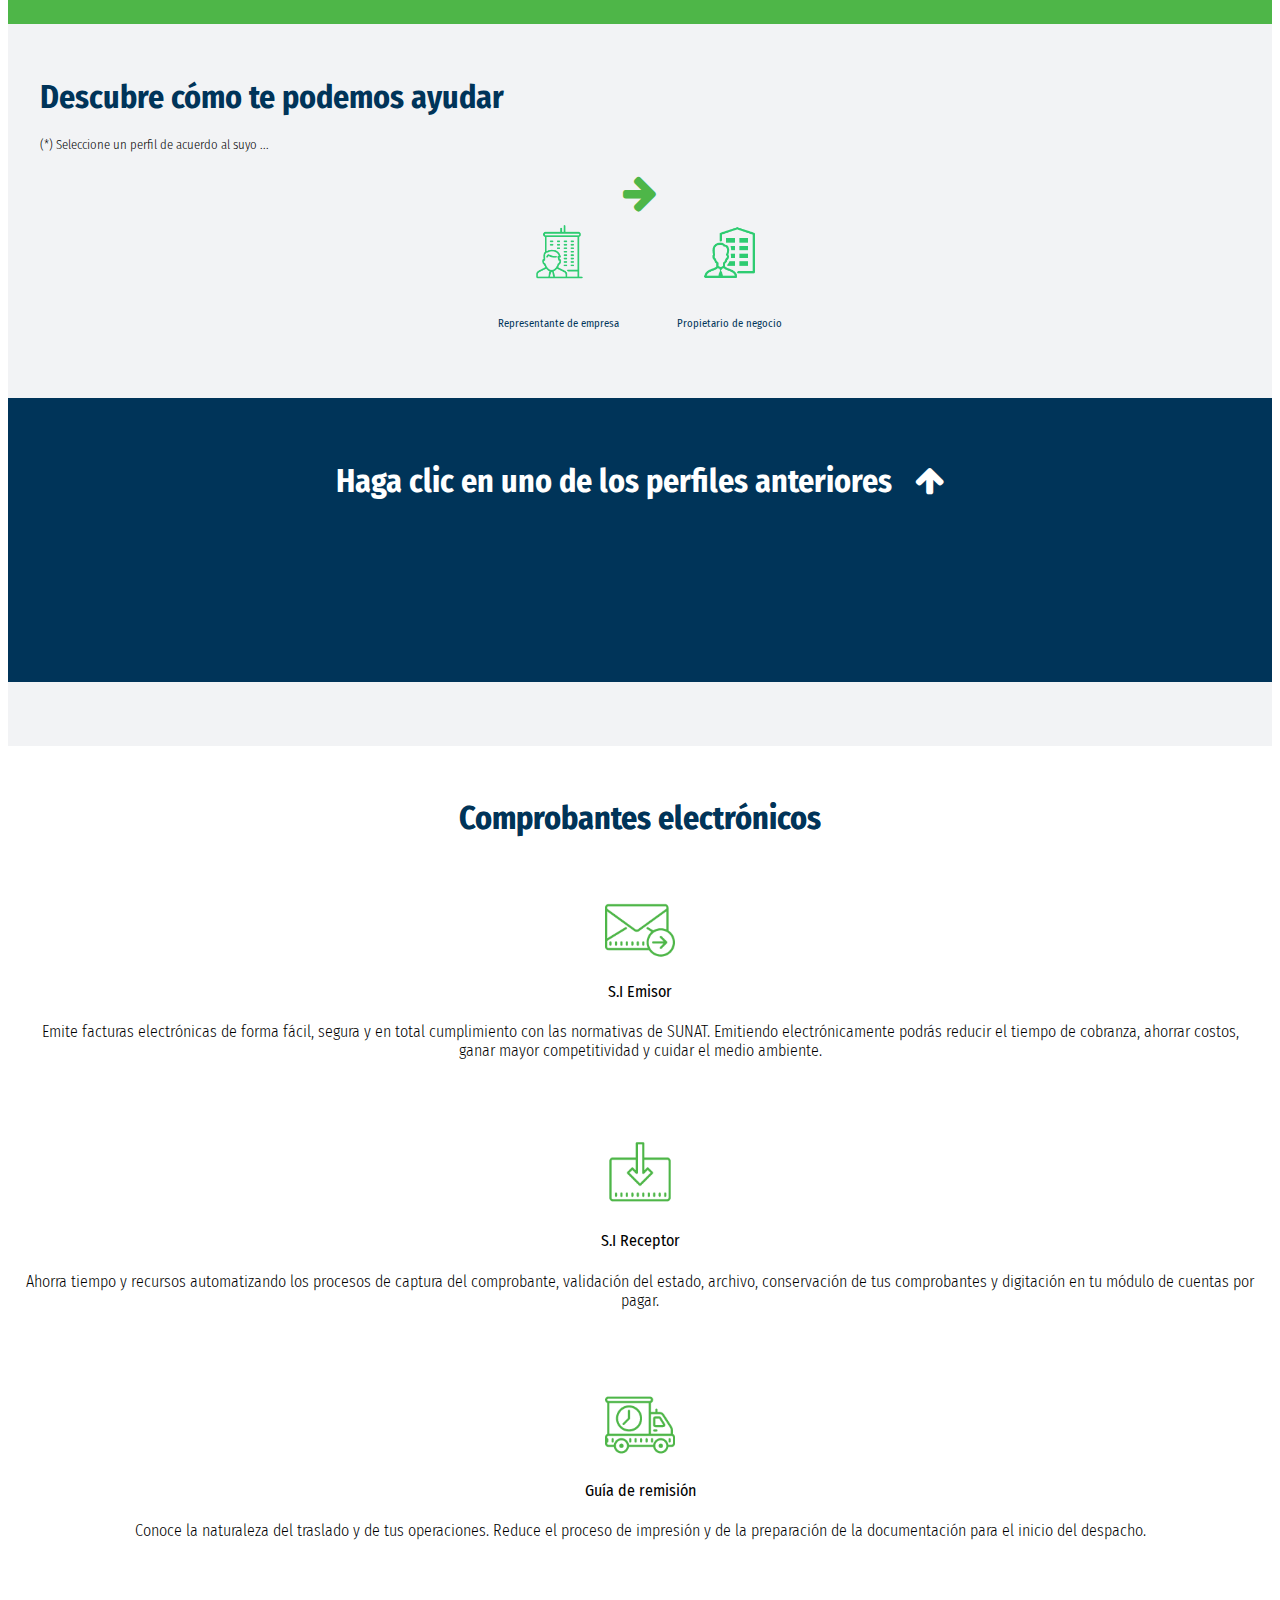
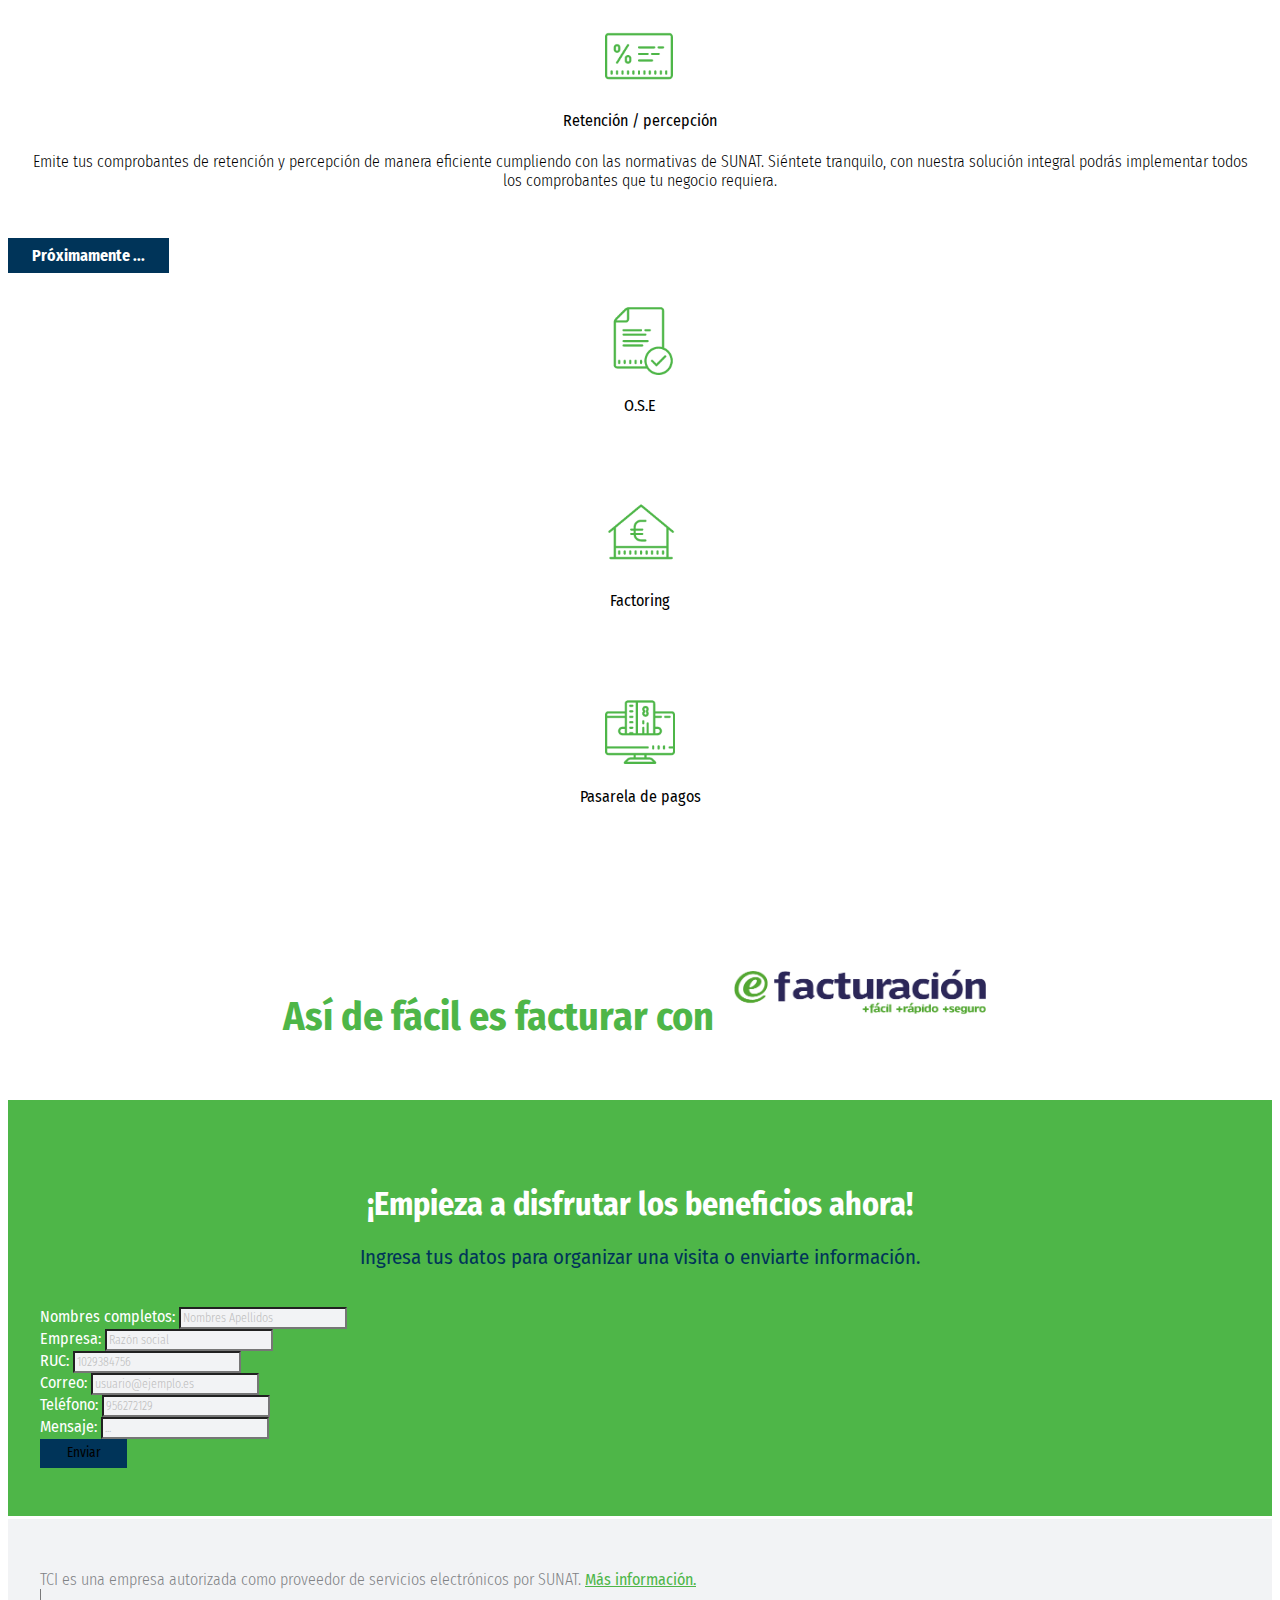
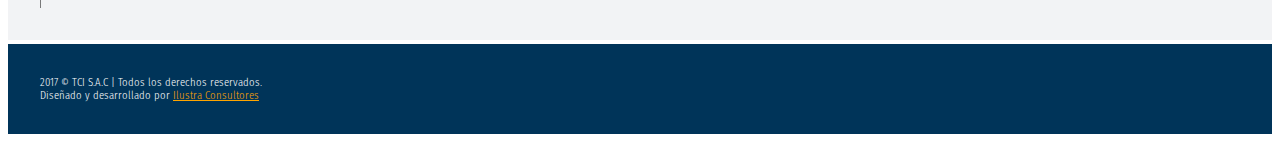
==== commit 17ebed29: "Cambios 31 mayo 2017, cambiar texto titulo y comprobantes" ====
--- a/index.html
+++ b/index.html
@@ -4,6 +4,7 @@
   <meta charset="UTF-8">
   <meta name="viewport" content="width=device-width, initial-scale=1.0">
   <meta http-equiv="X-UA-Compatible" content="ie=edge">
+  <meta name="theme-color" content="#4eb648"/>
   <title>efacturación | Lo que más disfruto</title>
   <link rel="stylesheet" href="https://maxcdn.bootstrapcdn.com/bootstrap/4.0.0-alpha.6/css/bootstrap.min.css" integrity="sha384-rwoIResjU2yc3z8GV/NPeZWAv56rSmLldC3R/AZzGRnGxQQKnKkoFVhFQhNUwEyJ" crossorigin="anonymous">
   <link href="https://maxcdn.bootstrapcdn.com/font-awesome/4.7.0/css/font-awesome.min.css" rel="stylesheet" integrity="sha384-wvfXpqpZZVQGK6TAh5PVlGOfQNHSoD2xbE+QkPxCAFlNEevoEH3Sl0sibVcOQVnN" crossorigin="anonymous">
@@ -17,15 +18,15 @@
     <div class="bg-main"></div>
     <div class="container-fluid h-100">
       <div class="row h-100">
-        <div class="col-12 col-md-6 align-self-top">
+        <div class="col-12 col-lg-6 align-self-top">
           <div class="advice">
-            <h1 class="display-3">¿Qué es lo que más disfrutas?</h1>
+            <h1 class="display-3">Más tiempo para ti.</h1>
             <p class="lead">
-              Ahora tendrás más tiempo para hacer aquello que más disfrutas.<br>Gracias a la facturación electrónica.
+              Con eFacturación de TCI, tu información y operaciones del día a día están protegidas.
+              <br>
+              Ahora podrás optimizar tus tiempos para hacer lo que más disfrutas.
             </p>
           </div>
-        </div>
-        <div class="col-12 col-md-6 align-self-end">
         </div>
       </div>
     </div>
@@ -52,14 +53,14 @@
           <img src="assets/media/security.png" class="img-fluid" alt="">
           <h4>Seguridad de datos</h4>
           <p class="text">
-            Business Partner IBM. Para el alojamiento de tu información. Confidencialidad, integridad y alta disponibilidad (99.89%).
+            Business Partner IBM. Para el alojamiento de tu información. Confidencialidad, integridad y alta disponibilidad.
           </p>
         </div>
         <div class="feat col-12 col-md-6 col-lg-3">
           <img src="assets/media/respaldo.png" class="img-fluid" alt="">
           <h4>Respaldo</h4>
           <p class="text">
-            Llevamos 24 años en el mercado peruano, trabajando de la mano con la SUNAT, para elevar la eficiencia y productividad de las empresas peruanas.
+            Más de 20 años de experiencia realizando transacciones electrónicas con SUNAT nos convierte en un proveedor altamente preparado para ofrecerte un servicio de alta calidad.
           </p>
         </div>
       </div>
@@ -108,7 +109,7 @@
         </div>
         <div id="input-dinamic" class="col-12 col-md-10 col-lg-8 content-dinamic-form">
           <div class="row justify-content-end">
-            <div id="input-1" class="col-10 form-dinamic">
+            <div id="input-1" class="col-md-10 form-dinamic">
               <label for=""class="lead">¿En qué área laboras?</label>
               <select class="form-control" name="area">
                 <option value="contabilidad">Contabilidad</option>
@@ -118,7 +119,7 @@
                 <option value="gerencia">Gerencia General</option>
               </select>
             </div>
-            <div id="input-2" class="col-10 form-dinamic">
+            <div id="input-2" class="col-md-10 form-dinamic">
               <label for=""class="lead">¿Cuál es tu cargo?</label>
               <select class="form-control" name="cargo">
                 <option value="gerente">Gerente</option>
@@ -129,14 +130,14 @@
                 <option value="auxiliar">Auxiliar</option>
               </select>
             </div>
-            <div id="input-3" class="col-10 form-dinamic">
+            <div id="input-3" class="col-md-10 form-dinamic">
               <label for=""class="lead">¿Tu empresa cuenta con sistema de facturación?</label>
               <select class="form-control" name="sistema">
                 <option value="si">SI</option>
                 <option value="no">NO</option>
               </select>
             </div>
-            <div id="next" class="col-2 arrow">
+            <div id="next" class="col-md-2 arrow">
               siguiente
               <i class="fa fa-arrow-right"></i>
             </div>
@@ -179,22 +180,22 @@
             <div class="col-12">
               <h3 class="subtitle">&iquest;Cómo funciona?</h3>
               <ul class="steps row">
-                <li class="step col-3">
+                <li class="step col-md-4 col-lg-3">
                   <img src="assets/media/online1.png" class="img-fluid"alt="">
                   <h5>Elige</h5>
                   <p>El producto o servicio</p>
                 </li>
-                <li class="step col-3">
+                <li class="step col-md-4 col-lg-3">
                   <img src="assets/media/online2.png" class="img-fluid"alt="">
                   <h5>Ingresa</h5>
                   <p>El monto y elige si es venta al contado o crédito</p>
                 </li>
-                <li class="step col-3">
+                <li class="step col-md-4 col-lg-3">
                   <img src="assets/media/online3.png" class="img-fluid"alt="">
                   <h5>Emite</h5>
                   <p>Tu comprobante</p>
                 </li>
-                <li class="step col-3">
+                <li class="step col-md-4 col-lg-3">
                   <img src="assets/media/online4.png" class="img-fluid"alt="">
                   <h5>Controla</h5>
                   <p>Tus ventas desde tu tablet o computadora</p>
@@ -244,7 +245,7 @@
         </div>
         <div class="col-12 mb-4">
           <div class="row align-items-center justify-content-around">
-            <div class="col-12 col-md-6">
+            <div class="col-12 col-lg-6">
               <!--<h1 class="title2 integracion">Suite Integración</h1>-->
               <p class="text text-justify">
                 Diseñada para las empresas que emiten comprobantes desde su sistema de facturación.
@@ -253,12 +254,12 @@
                 <br>
                 La digitalización del proceso de facturación nos permite garantizar la seguridad de tu información porque tenemos el respaldo de:
               </p>
-              <ul class="list-unstyled list-inline mt-4 mb-4 text-left">
+              <ul class="list-unstyled list-inline mt-4 mb-4 text-left text-md-center">
                 <li class="list-inline-item mr-4"><img src="https://efacturacion.pe/wp-content/uploads/2016/11/logo_tci_color.png" class="img-fluid" alt=""></li>
                 <li class="list-inline-item ml-4"><img src="https://efacturacion.pe/wp-content/uploads/2016/11/logo_ibm.png" class="img-fluid" alt=""></li>
               </ul>
             </div>
-            <div class="col-12 col-md-6 col-lg-5 text-left">
+            <div class="col-12 col-md-6 col-lg-5 text-left lseparator">
               <h3 class="subtitle"><i class="fa fa-check-circle-o"></i> Modalidades de integración</h3>
               <ul class="list-unstyled list-inline">
                 <li class="list-inline-item">Mixta</li>
@@ -317,19 +318,19 @@
         <div class="col-12 col-md-10 col-lg-8 text-center mt-4">
           <h3 class="subtitle">Con eFacturación Suite Integración, agiliza los procesos de tu empresa.</h3>
           <ul class="steps row justify-content-center">
-            <li class="step col-3">
+            <li class="step col-lg-3">
               <img src="assets/media/seguridad.png" class="img-fluid"alt="">
-              <p>Integre su sistema con seguridad.</p>
-            </li>
-            <li class="step col-3">
+              <p>Integra tu sistema con seguridad.</p>
+            </li>
+            <li class="step col-lg-3">
               <img src="assets/media/setting.png" class="img-fluid"alt="">
-              <p>Asegure su operatividad.</p>
-            </li>
-            <li class="step col-3">
+              <p>Asegura tu operatividad.</p>
+            </li>
+            <li class="step col-lg-3">
               <img src="assets/media/herramientas.png" class="img-fluid"alt="">
-              <p>Reciba un adecuado soporte.</p>
-            </li>
-            <li class="step col-3">
+              <p>Recibe un adecuado soporte.</p>
+            </li>
+            <li class="step col-lg-3">
               <img src="assets/media/sincronizacion.png" class="img-fluid"alt="">
               <p>Nuevas versiones, actualizaciones y mejoras.</p>
             </li>
@@ -366,25 +367,25 @@
         <div class="col-12 mb-4">
           <h1 class="title">Comprobantes electrónicos</h1>
         </div>
-        <div class="product-item col-12 col-md-4 col-lg-3">
+        <div class="product-item col-12 col-md-6 col-lg-3">
           <img src="assets/media/emisor.png" class="img-fluid" alt="">
           <h4>S.I Emisor</h4>
-          <p>Lorem ipsum dolor sit amet, consectetur adipisicing elit, sed do eiusmod tempor incididunt ut labore et dolore magna aliqua.</p>
-        </div>
-        <div class="product-item col-12 col-md-4 col-lg-3">
+          <p>Emite facturas electrónicas de forma fácil, segura y en total cumplimiento con las normativas de SUNAT. Emitiendo electrónicamente podrás reducir el tiempo de cobranza, ahorrar costos, ganar mayor competitividad y cuidar el medio ambiente.</p>
+        </div>
+        <div class="product-item col-12 col-md-6 col-lg-3">
           <img src="assets/media/receptor.png" class="img-fluid" alt="">
           <h4>S.I Receptor</h4>
-          <p>Lorem ipsum dolor sit amet, consectetur adipisicing elit, sed do eiusmod tempor incididunt ut labore et dolore magna aliqua.</p>
-        </div>
-        <div class="product-item col-12 col-md-4 col-lg-3">
+          <p>Ahorra tiempo y recursos automatizando los procesos de captura del comprobante, validación del estado, archivo, conservación de tus comprobantes y digitación en tu módulo de cuentas por pagar.</p>
+        </div>
+        <div class="product-item col-12 col-md-6 col-lg-3">
           <img src="assets/media/remision.png" class="img-fluid" alt="">
           <h4>Guía de remisión</h4>
-          <p>Lorem ipsum dolor sit amet, consectetur adipisicing elit, sed do eiusmod tempor incididunt ut labore et dolore magna aliqua.</p>
-        </div>
-        <div class="product-item col-12 col-md-4 col-lg-3">
+          <p>Conoce la naturaleza del traslado y de tus operaciones. Reduce el proceso de impresión y de la preparación de la documentación para el inicio del despacho.</p>
+        </div>
+        <div class="product-item col-12 col-md-6 col-lg-3">
           <img src="assets/media/retencion.png" class="img-fluid" alt="">
           <h4>Retención / percepción</h4>
-          <p>Lorem ipsum dolor sit amet, consectetur adipisicing elit, sed do eiusmod tempor incididunt ut labore et dolore magna aliqua.</p>
+          <p>Emite tus comprobantes de retención y percepción de manera eficiente cumpliendo con las normativas de SUNAT. Siéntete tranquilo, con nuestra solución integral podrás implementar todos los comprobantes que tu negocio requiera.</p>
         </div>
         <div class="col-12 text-center callnext">
           <h4>Próximamente ...</h4>
@@ -426,25 +427,29 @@
         </div>
         <div class="col-12">
           <form id="mainform" class="row justify-content-start" action="controller/register.php" method="post">
-            <div class="form-group col-12 col-md-4">
+            <div class="form-group col-12 col-md-6 col-lg-4">
               <label for="">Nombres completos:</label>
               <input id="formname" type="text" class="form-control" required="true" placeholder="Nombres Apellidos" name="name" value="">
             </div>
-            <div class="form-group col-12 col-md-4">
+            <div class="form-group col-12 col-md-6 col-lg-4">
               <label for="">Empresa:</label>
               <input id="formenterprise" type="text" class="form-control" required="true" placeholder="Razón social" name="enterprise" value="">
             </div>
-            <div class="form-group col-12 col-md-4">
+            <div class="form-group col-12 col-md-6 col-lg-4">
               <label for="">RUC:</label>
               <input id="formruc" type="text" class="form-control" required="true" placeholder="1029384756" name="ruc" value="">
             </div>
-            <div class="form-group col-12 col-md-4">
+            <div class="form-group col-12 col-md-6 col-lg-4">
               <label for="">Correo:</label>
               <input id="formemail" type="text" class="form-control" required="true" placeholder="usuario@ejemplo.es" name="email" value="">
             </div>
-            <div class="form-group col-12 col-md-4">
+            <div class="form-group col-12 col-md-6 col-lg-4">
               <label for="">Teléfono:</label>
               <input id="formphone" type="text" class="form-control" required="true" placeholder="956272129" name="phone" value="">
+            </div>
+            <div class="form-group col-12 col-md-6 col-lg-4">
+              <label for="">Mensaje:</label>
+              <input id="formmessage" type="text" class="form-control" placeholder="..." name="message" value="">
             </div>
             <div class="form-group col-12 mt-4 text-center">
               <button type="submit" class="btn btn-primary" name="button">Enviar</button>
@@ -458,13 +463,13 @@
   <section id="footer">
     <div class="container">
       <div class="row justify-content-center align-items-center">
-        <div class="col-12 col-md">
+        <div class="col-12 col-md-4 col-lg text-center">
           <img src="https://efacturacion.pe/wp-content/uploads/2016/11/logo_tci_sunat.png" class="img-fluid" alt="">
         </div>
-        <div class="col-12 col-md-8 text-center">
+        <div class="col-12 col-md col-lg-8 text-center mb-2 mt-2">
           TCI es una empresa autorizada como proveedor de servicios electrónicos por SUNAT. <a target="_blank" href="https://efacturacion.pe/legislacion">Más información.</a>
         </div>
-        <div class="col-12 col-md peru-brand">
+        <div class="col-12 col-md-4 col-lg peru-brand text-center">
           <img src="https://efacturacion.pe/wp-content/uploads/2016/11/logo_peru_color.png" class="img-fluid" alt="">
         </div>
       </div>
--- a/assets/css/master.css
+++ b/assets/css/master.css
@@ -397,6 +397,18 @@
   color: #808285;
   margin: .2em .5em;
 }
+.lseparator {
+  position: relative;
+}
+.lseparator::after {
+  content: ' ';
+  width: 2px;
+  height: 110%;
+  background: #4eb648;
+  position: absolute;
+  left: -20px;
+  bottom: 0;
+}
 #integracion img.howork {
   max-height: 350px;
   width: auto;
@@ -647,3 +659,80 @@
 #thanks a, #thanks a:focus, #thanks a:hover, #thanks a:active {
   color: #4eb648;
 }
+body {
+  font-family: 'Fira Sans Condensed', sans-serif;
+}
+
+/****& RESPONSIVE ****/
+@media (max-width: 1025px) {
+  #portrait {
+    height: 550px;
+  }
+  #portrait .advice .display-3 {
+    font-size: 3.4em;
+  }
+  #portrait .advice .lead {
+    font-size: 1.2em;
+    text-shadow: 1px 1px 1px rgba(0, 0, 0, 0.5);
+  }
+  #featuring .feat h4 {
+    font-size: 1.2em;
+  }
+  #featuring .feat .text {
+    font-size: .9em;
+  }
+  #helping .desc h1 {
+    font-size: 2em;
+  }
+  #solutions .title-content {
+    margin-bottom: .5em !important;
+  }
+  #solutions .text, #solutions #integracion .list-inline-item {
+    font-size: 1em;
+  }
+  #solutions #integracion .list-inline-item img {
+    height: 50px;
+  }
+  #integracion .subtitle {
+    font-size: 1.3em;
+  }
+  #integracion .howork {
+    height: 300px;
+  }
+  #online .subtitle {
+    font-size: 1.5em;
+  }
+  #online .step , #online .benefits li {
+    font-size: .9em;
+  }
+  #products .title {
+    font-size: 2.2em;
+  }
+  #products .product-item img {
+    height: 50px;
+  }
+  #products .product-item h4 {
+    font-size: 1.2em;
+  }
+  #products .product-item p {
+    font-size: .9em;
+  }
+}
+
+@media (max-width: 769px) {
+  #portrait .bg-main:nth-child(1) {
+    background-position: center top;
+  }
+  #featuring .feat:nth-child(3) {
+    border-left: 0px solid rgba(255, 255, 255, 0.5);
+  }
+}
+@media (max-width: 426px) {
+  #featuring .feat {
+    border-left: 0px solid rgba(0, 0, 0, 0.5) !important;
+  }
+  #dinamic-form .arrow {
+    height: 40px;
+    margin-top: .4em;
+  }
+}
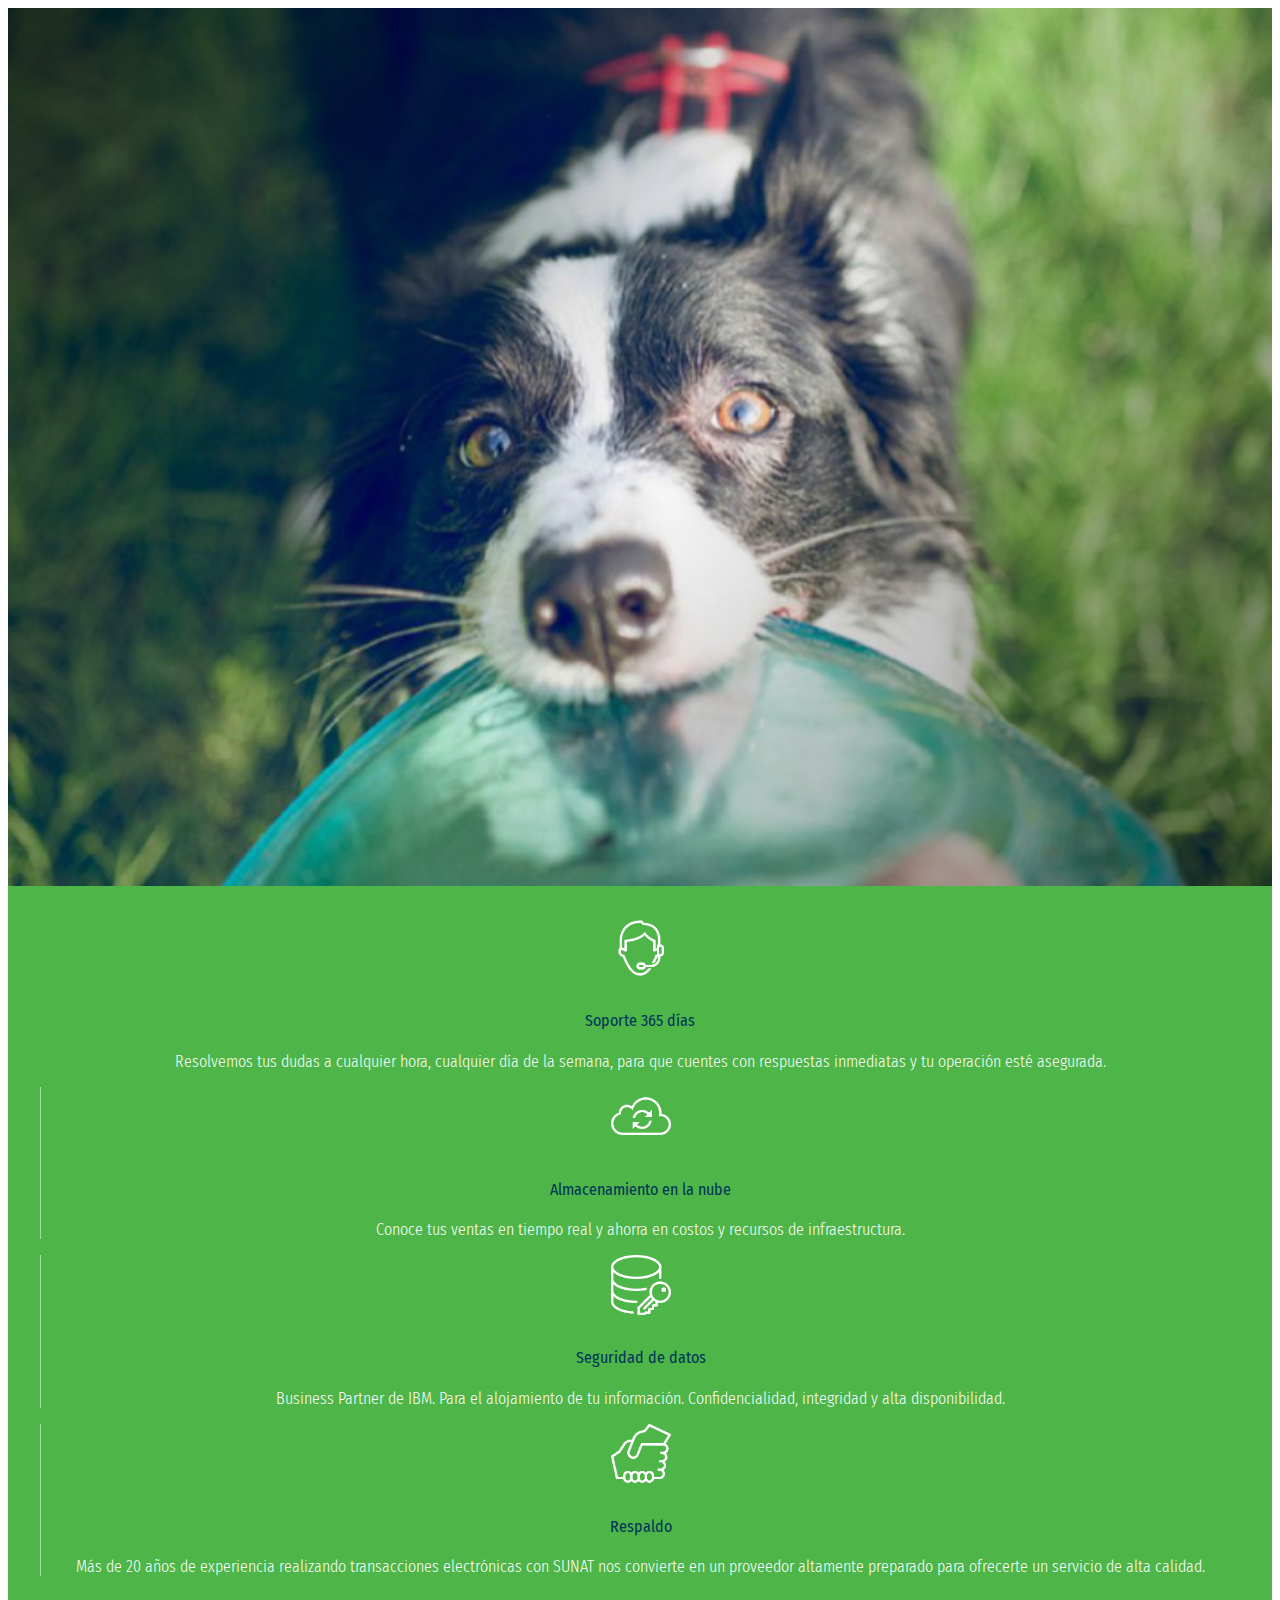
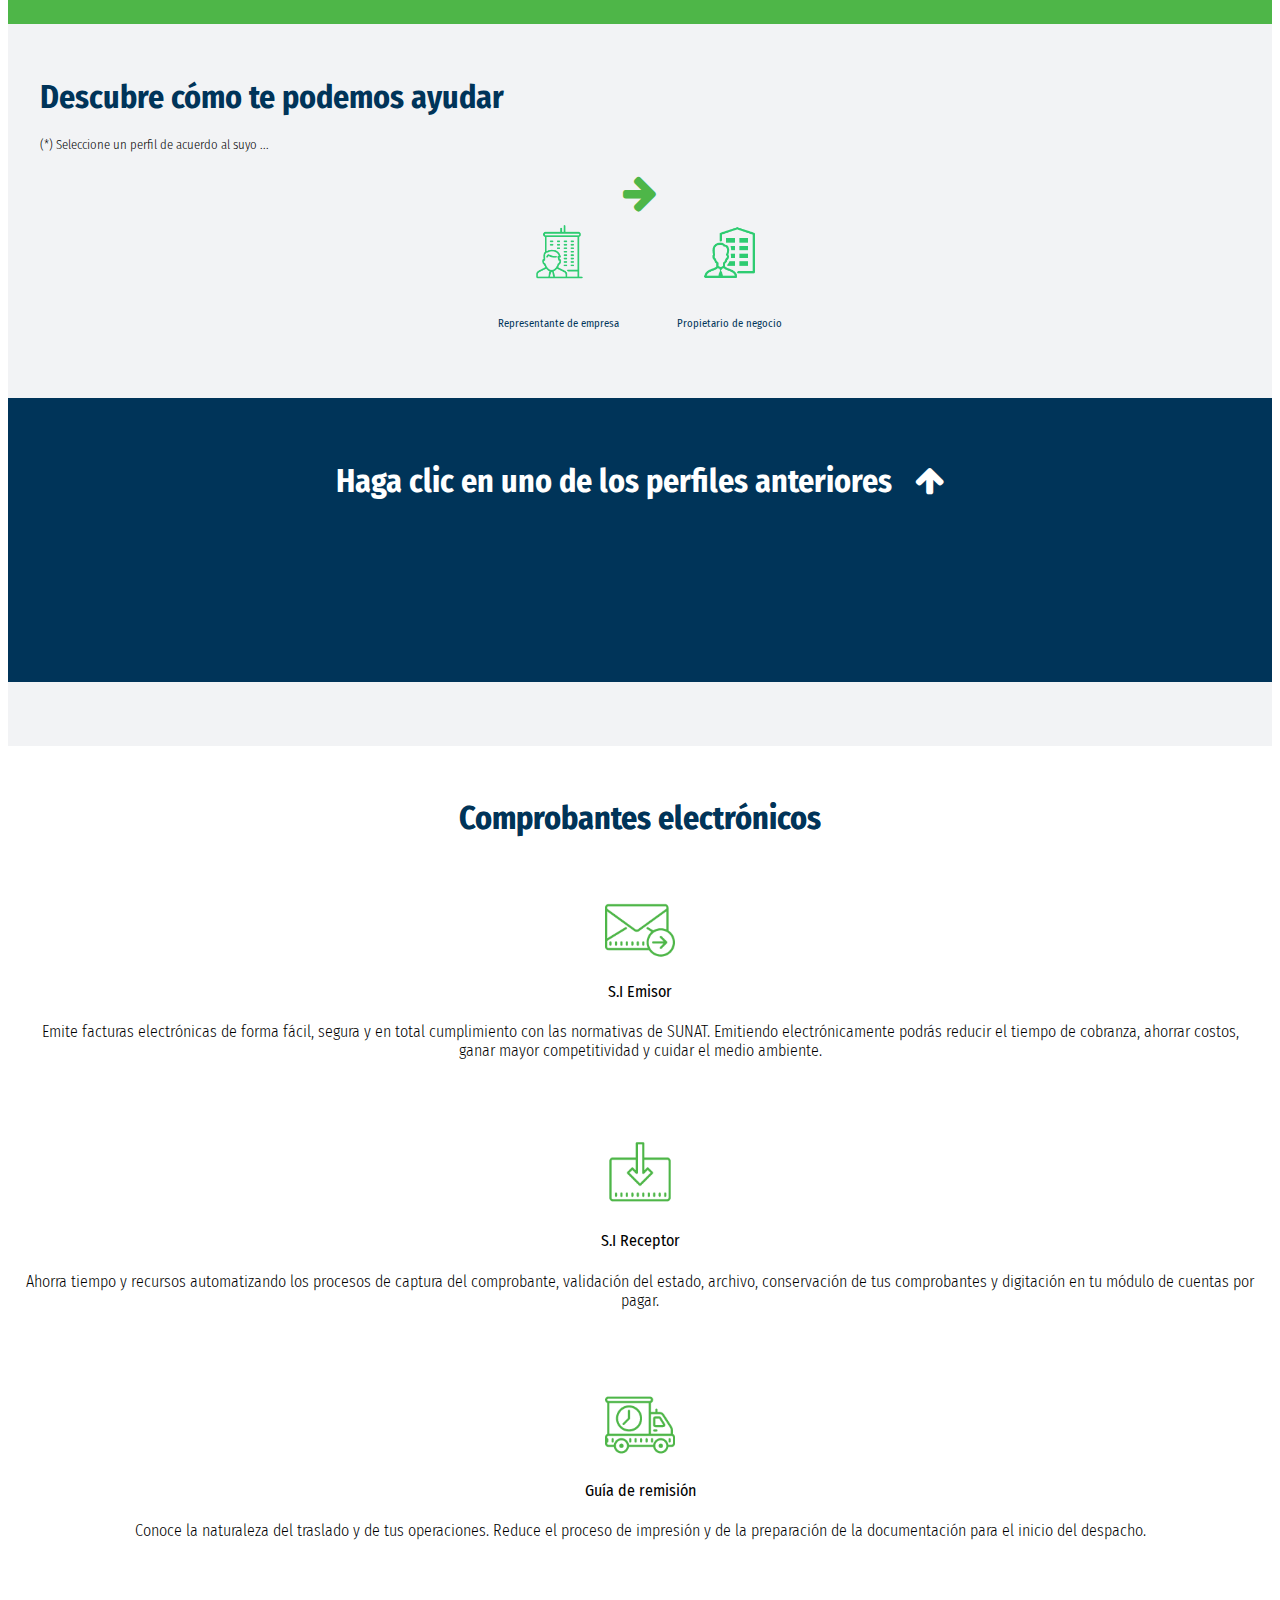
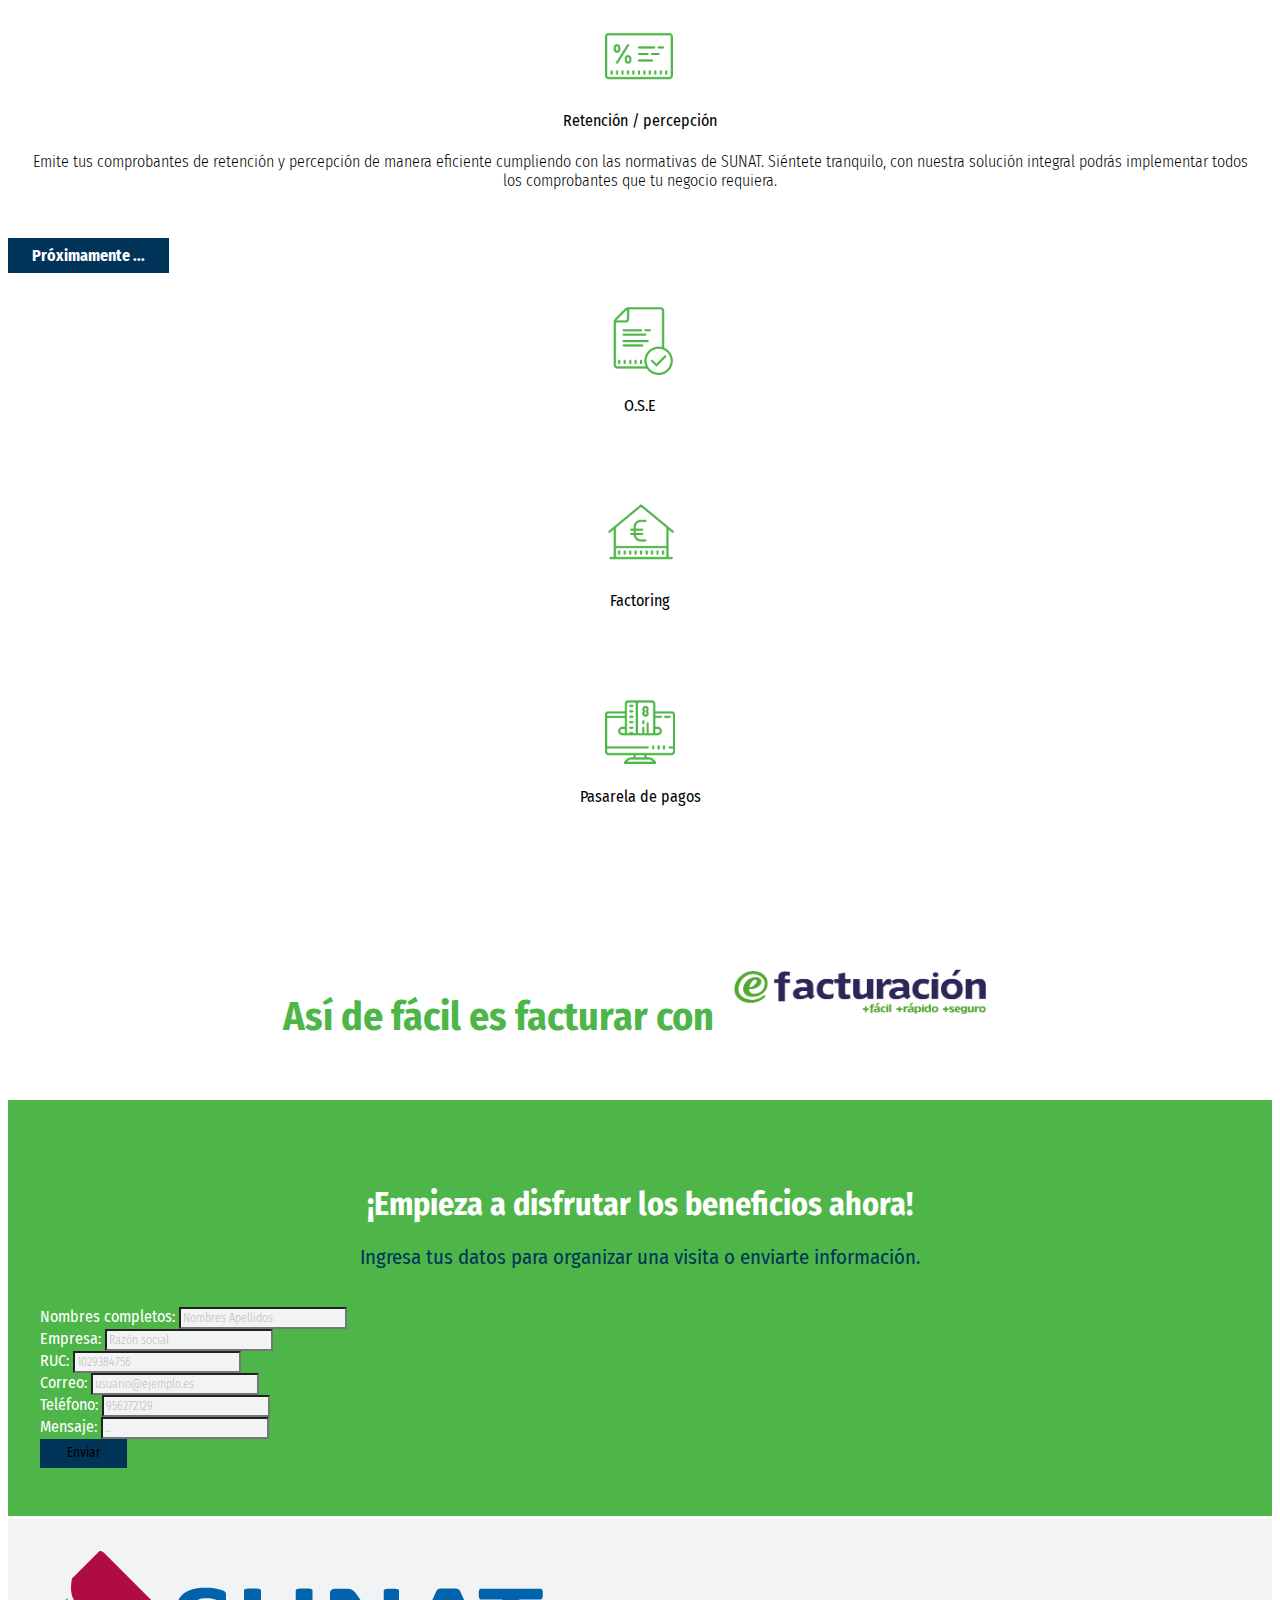
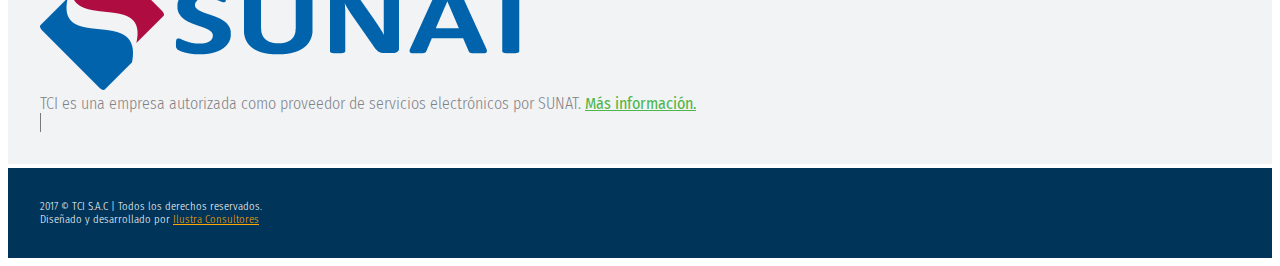
==== commit abb1efa1: "add logo de tci a slide" ====
--- a/index.html
+++ b/index.html
@@ -28,6 +28,9 @@
             </p>
           </div>
         </div>
+        <div class="col-12 col-lg-6 text-right">
+          <img src="assets/media/tci.png" class="img-fluid brand-tci" alt="">
+        </div>
       </div>
     </div>
   </section>
@@ -53,7 +56,7 @@
           <img src="assets/media/security.png" class="img-fluid" alt="">
           <h4>Seguridad de datos</h4>
           <p class="text">
-            Business Partner IBM. Para el alojamiento de tu información. Confidencialidad, integridad y alta disponibilidad.
+            Business Partner de IBM. Para el alojamiento de tu información. Confidencialidad, integridad y alta disponibilidad.
           </p>
         </div>
         <div class="feat col-12 col-md-6 col-lg-3">
@@ -464,7 +467,7 @@
     <div class="container">
       <div class="row justify-content-center align-items-center">
         <div class="col-12 col-md-4 col-lg text-center">
-          <img src="https://efacturacion.pe/wp-content/uploads/2016/11/logo_tci_sunat.png" class="img-fluid" alt="">
+          <img src="assets/media/sunat.png" class="img-fluid" alt="">
         </div>
         <div class="col-12 col-md col-lg-8 text-center mb-2 mt-2">
           TCI es una empresa autorizada como proveedor de servicios electrónicos por SUNAT. <a target="_blank" href="https://efacturacion.pe/legislacion">Más información.</a>
--- a/assets/css/master.css
+++ b/assets/css/master.css
@@ -29,7 +29,7 @@
   animation-delay: 5s;
 }
 #portrait .bg-main:nth-child(3) {
-  background-image: url(../media/bgmain1.jpg);
+  background-image: url(../media/bgmain4.jpg);
   background-repeat: no-repeat;
   background-size: cover;
   background-position: center center;
@@ -736,3 +736,7 @@
     margin-top: .4em;
   }
 }
+
+.brand-tci {
+  height: 80px;
+}
